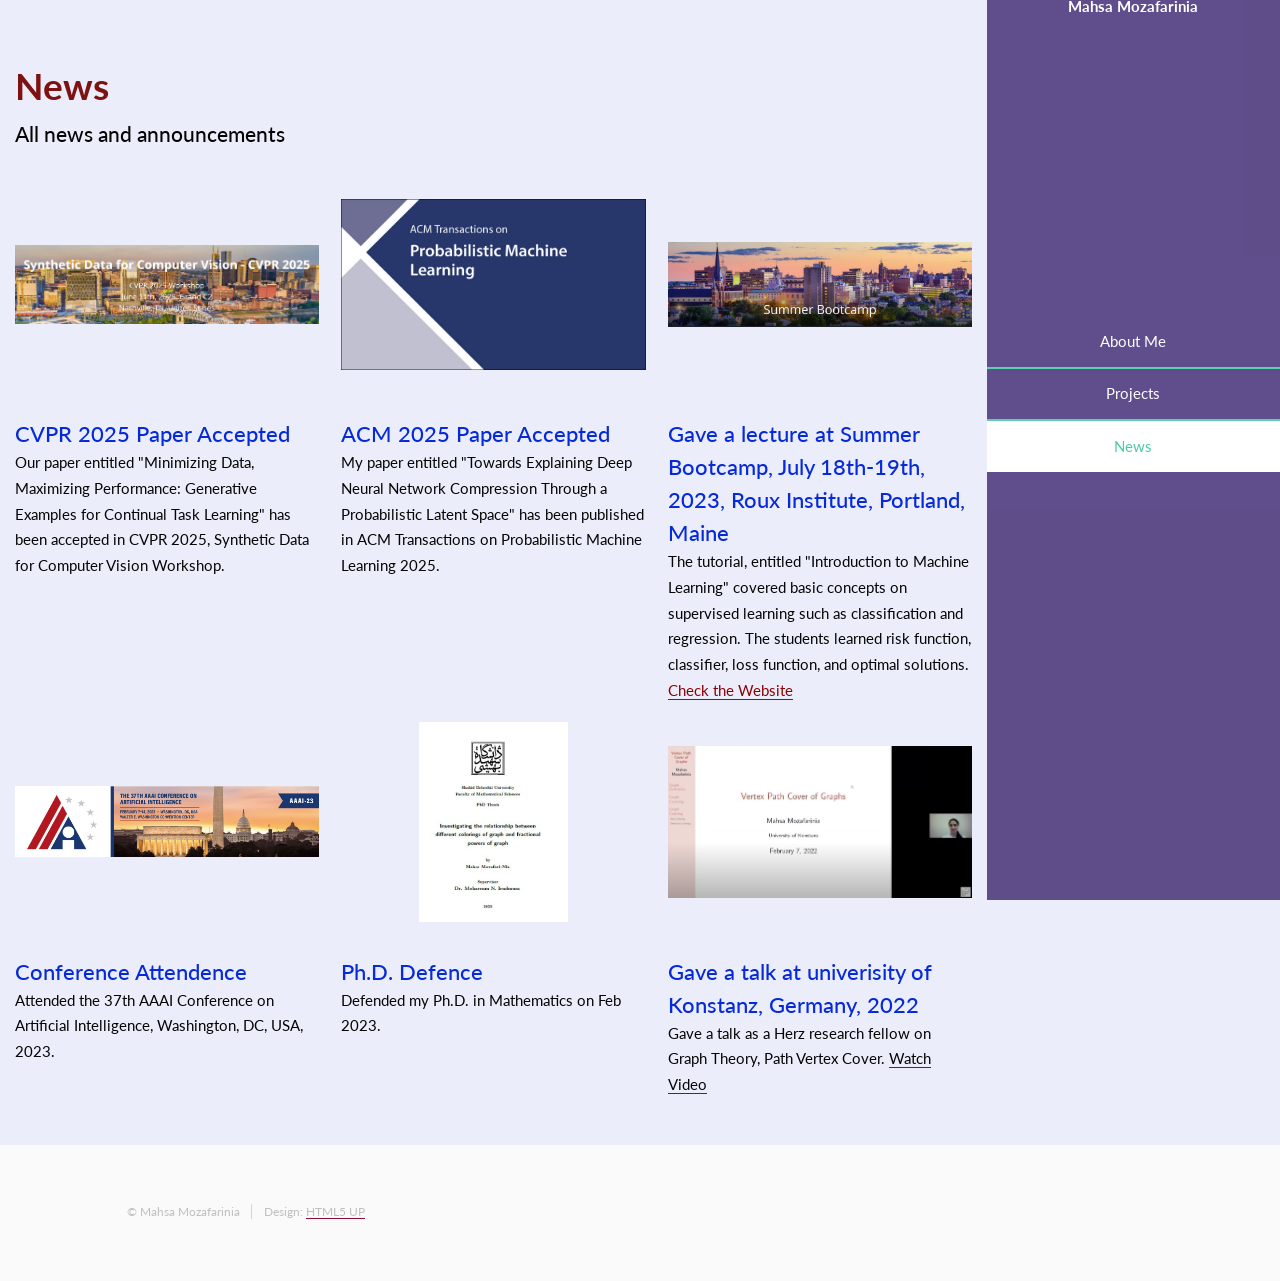
==== news.html @ e431c6d7 "index" ====
<!DOCTYPE HTML>
<html>
<head>
  <!-- <title>News - Mahsa Mozafarinia</title> -->
  <meta charset="utf-8" />
  <meta name="viewport" content="width=device-width, initial-scale=1" />
  <link rel="stylesheet" href="assets/css/main.css" />
</head>



<script>
  function openModal(id) {
    document.getElementById(id).style.display = "block";
  }

  function closeModal(id) {
    document.getElementById(id).style.display = "none";
    // stop the video when modal is closed
    const iframe = document.querySelector(`#${id} iframe`);
    if (iframe) {
      iframe.src = iframe.src; // reset the src to stop playback
    }
  }

  window.onclick = function(event) {
    const modals = document.getElementsByClassName("modal");
    for (let modal of modals) {
      if (event.target == modal) {
        modal.style.display = "none";
        const iframe = modal.querySelector("iframe");
        if (iframe) {
          iframe.src = iframe.src;
        }
      }
    }
  }
</script>


<body>
  <section id="header">
    <h1><a href="index.html">Mahsa Mozafarinia</a></h1>
    <nav id="nav">
      <ul>
        <li><a href="index.html#AboutMe">About Me</a></li>
        <li><a href="projects.html">Projects</a></li>
        <!-- <li><a href="index.html#Education">Education</a></li> -->
        <!-- <li><a href="index.html#Expertise">Experties</a></li> -->
        <li><a href="news.html" class="active">News</a></li>
        <!-- <li><a href="index.html#Contact">Contact</a></li> -->
        
      </ul>
    </nav>
  </section>

  <div id="wrapper">
    <!-- Main -->
    <div id="main">
      <section id="main">
        <div class="container">
          <header class="major">
            <h2>News</h2>
            <p>All news and announcements</p>
          </header>

          <div class="row">
            
            <div class="col-4 col-12-medium">
              <span class="image fit news-image"><img src="images/CVPR_workshop.jpg"  style="cursor: pointer;" onclick="openImageModal(this.src)" /></span>
              <h3>CVPR 2025 Paper Accepted</h3>
              <p> Our paper entitled "Minimizing Data, Maximizing Performance: 
                  Generative Examples for Continual Task Learning" has been 
                  accepted in CVPR 2025, Synthetic Data for Computer Vision Workshop.</p>
            </div>

            <div class="col-4 col-12-medium">
              <span class="image fit news-image"><img src="images/ACM.jpg" style="cursor: pointer;" onclick="openImageModal(this.src)"/></span>
              <h3>ACM 2025 Paper Accepted </h3>
              <p>My paper entitled "Towards Explaining Deep Neural Network 
                Compression Through a Probabilistic Latent Space" has been
                published in ACM Transactions on Probabilistic Machine Learning 2025.</p>
            </div>

            <div class="col-4 col-12-medium">
              <span class="image fit news-image"><img src="images/Deeplearning_summer_bootcamp.jpg" style="cursor: pointer;" onclick="openImageModal(this.src)"/></span>
              <h3>Gave a lecture at Summer Bootcamp,
                  July 18th-19th, 2023, Roux Institute, Portland, Maine
              </h3>
              <p>The tutorial, entitled "Introduction to Machine Learning" covered basic 
                 concepts on supervised learning such as classification and regression. 
                 The students learned risk function, classifier, loss function, and optimal solutions. 
                <a href="https://umaine.edu/ai-bootcamps/event_details/" target="_blank" style="color: #8B0000;"> Check the Website</a>                
              </p>
            </div>
            
          </div>  <!--class row -->

          <!-- _______________________Next Row_____________________________ -->
          <div class="row">

            <div class="col-4 col-12-medium">
              <span class="image fit news-image"><img src="images/AAAI Conference.jpg" style="cursor: pointer;" onclick="openImageModal(this.src)"/></span>
              <h3>Conference Attendence</h3>
              <p>Attended the 37th AAAI Conference on Artificial Intelligence, Washington, DC, USA, 2023.</p>
            </div>

            <div class="col-4 col-12-medium">
              <span class="image fit news-image"><img src="images/Ph.D. Defence.jpg" style="cursor: pointer;" onclick="openImageModal(this.src)"/></span>
              <h3>Ph.D. Defence</h3>
              <p> Defended my Ph.D. in Mathematics on Feb 2023.</p>
            </div>

             <div class="col-4 col-12-medium">
              <span class="image fit news-image"><img src="images/Herz_fellow_presentation.jpg" style="cursor: pointer;" onclick="openImageModal(this.src)" /></span>
              <h3>Gave a talk at univerisity of Konstanz, Germany, 2022</h3>
              <p>Gave a talk as a Herz research fellow on Graph Theory, Path Vertex Cover.
              <a href="#" onclick="openModal('modalYouTube')">Watch Video</a>
              </p>
            </div>
           </div>  <!--class row -->
           <!-- _______________________Next Row_____________________________ -->

         </div> <!--Container -->
      </section>  <!--section -->
    </div>  <!-- main -->
 </div>   <!-- wrapper -->

 
  <section id="footer">
    <div class="container">
      <ul class="copyright">
        <li>&copy; Mahsa Mozafarinia</li><li>Design: <a href="http://html5up.net">HTML5 UP</a></li>
      </ul>
    </div>
  </section>


<!-- Modal -->
<div id="modalYouTube" class="modal">
  <div class="modal-content">
    <span class="close" onclick="closeModal('modalYouTube')">&times;</span>
    <h3>Presentation Video</h3>
    <div class="video-container">
      <iframe width="560" height="315" 
        src="https://www.youtube.com/embed/gyNivDmehVY" 
        frameborder="0" allow="accelerometer; autoplay; encrypted-media; gyroscope; picture-in-picture" 
        allowfullscreen>
      </iframe>
    </div>
  </div>
</div>

<!-- Image Modal -->
<div id="imageModal" class="modal">
  <span class="close" onclick="closeImageModal()">&times;</span>
  <img class="modal-content" id="modalImg">
</div>

<!-- /* news-images-zoom */ -->
<script>
  function openImageModal(src) {
    const modal = document.getElementById("imageModal");
    const modalImg = document.getElementById("modalImg");
    modal.style.display = "block";
    modalImg.src = src;
  }

  function closeImageModal() {
    document.getElementById("imageModal").style.display = "none";
  }

  // Optional: click outside the image to close
  window.onclick = function(event) {
    const modal = document.getElementById("imageModal");
    if (event.target == modal) {
      modal.style.display = "none";
    }
  }
</script>
<!-- /* news-images-zoom */ -->

</body>
</html>
---- assets/css/main.css ----
@import url("fontawesome-all.min.css");
@import url("https://fonts.googleapis.com/css?family=Lato:400,400italic,700,700italic|Source+Code+Pro:400");

/*
	Read Only by HTML5 UP
	html5up.net | @ajlkn
	Free for personal and commercial use under the CCA 3.0 license (html5up.net/license)
*/

/* Use / Style Purpose	Color Name (Friendly)	Hex Code	RGB
Primary Accent / Buttons	Vibrant Red	#F7374F	rgb(247, 55, 79)
Section Titles / Borders	Deep Plum	#88304E	rgb(136, 48, 78)
Headers / Background Accent	Eggplant Purple	#522546	rgb(82, 37, 70)
Text / Body Font	Rich Dark Gray	#2C2C2C	rgb(44, 44, 44) */

html, body, div, span, applet, object,
iframe, h1, h2, h3, h4, h5, h6, p, blockquote,
pre, a, abbr, acronym, address, big, cite,
code, del, dfn, em, img, ins, kbd, q, s, samp,
small, strike, strong, sub, sup, tt, var, b,
u, i, center, dl, dt, dd, ol, ul, li, fieldset,
form, label, legend, table, caption, tbody,
tfoot, thead, tr, th, td, article, aside,
canvas, details, embed, figure, figcaption,
footer, header, hgroup, menu, nav, output, ruby,
section, summary, time, mark, audio, video {
	margin: 0;
	padding: 0;
	border: 0;
	font-size: 100%;
	font: inherit;
	vertical-align: baseline;}

article, aside, details, figcaption, figure,
footer, header, hgroup, menu, nav, section {
	display: block;}

body {
	line-height: 1;
}

ol, ul {
	list-style: none;
}

blockquote, q {
	quotes: none;
}

	blockquote:before, blockquote:after, q:before, q:after {
		content: '';
		content: none;
	}

table {
	border-collapse: collapse;
	border-spacing: 0;
}

body {
	-webkit-text-size-adjust: none;
}

mark {
	background-color: transparent;
	color: inherit;
}

input::-moz-focus-inner {
	border: 0;
	padding: 0;
}

input, select, textarea {
	-moz-appearance: none;
	-webkit-appearance: none;
	-ms-appearance: none;
	appearance: none;
}

/* Basic */

	html {
		box-sizing: border-box;
	}

	*, *:before, *:after {
		box-sizing: inherit;
	}

	body {
		background: #e0e6f5;
	}

		body.is-preload *, body.is-preload *:before, body.is-preload *:after {
			-moz-animation: none !important;
			-webkit-animation: none !important;
			-ms-animation: none !important;
			animation: none !important;
			-moz-transition: none !important;
			-webkit-transition: none !important;
			-ms-transition: none !important;
			transition: none !important;
		}

	body, input, select, textarea {    /*sidebar*/
		color: #050505;
		font-family: "Lato", sans-serif;
		font-size: 16pt;
		font-weight: 400;
		line-height: 1.75em;
	}

	a {
		-moz-transition: color 0.2s ease-in-out, border-color 0.2s ease-in-out;
		-webkit-transition: color 0.2s ease-in-out, border-color 0.2s ease-in-out;
		-ms-transition: color 0.2s ease-in-out, border-color 0.2s ease-in-out;
		transition: color 0.2s ease-in-out, border-color 0.2s ease-in-out;
		border-bottom: solid 1px #91093b;
		color: inherit;
		text-decoration: none;
	}

		a:hover {
			border-bottom-color: transparent;
			color: #3a1e5ad9 !important;  
		}

	strong, b {
		color: #0533b1;
		font-weight: 700;
	}

	em, i {
		font-style: italic;
	}

	p {
		margin: 0 0 1.25em 0;
	}

	h1, h2, h5, h6 {
		color: #88304E;
		font-weight: 700;
		line-height: 1em;
		margin: 0 0 0.5625em 0;    /* top-right-bottom-left*/
	}
	h3 {
		color: rgb(6, 41, 218); /* or any other color you want */
		font-weight: 500;
	  }

	h4 {
	color: #88304E; /* or any other color you want */
	font-weight: 700;
	}

		h1 a, h2 a, h3 a, h4 a, h5 a, h6 a {
			border: 0;
			color: inherit;
			text-decoration: none;
			margin-right: 0 em; 
		}

	h2 {   /* for Contact me*/
		font-size: 1.6em;
		line-height: 1.5em;
	}

	h3 {
		font-size: 1.5em;    /* like Generative Sample */
		line-height: 1.5em;  /* line spaces */
	}

	h4 {
		font-size: 1.25em;
		line-height: 1.5em;
	}

	h5 {
		font-size: 0.9em;
		line-height: 1.5em;
	}

	h6 {
		font-size: 0.7em;
		line-height: 1.5em;
	}

	sub {
		font-size: 0.8em;
		position: relative;
		top: 0.5em;
	}

	sup {
		font-size: 0.8em;
		position: relative;
		top: -0.5em;
	}

	hr {
		border: 0;
		border-bottom: solid 2px #dae0fb;
		margin: 2.25em 0;
	}

		hr.major {
			margin: 3.375em 0;
		}

	blockquote {
		border-left: solid 8px #e4e4e4;
		font-style: italic;
		margin: 0 0 2.25em 0;
		padding: 0.5em 0 0.5em 2em;
	}

	/* code {
		background: #555;
		border-radius: 5px;
		color: #fff;
		font-family: "Source Code Pro", monospace;
		font-size: 0.9em;
		margin: 0 0.25em;
		padding: 0.25em 0.65em;
	} */

	pre {
		font-family: "Source Code Pro", monospace;
		font-size: 0.9em;
		margin: 0 0 2.25em 0;
	}

		pre code {
			-webkit-overflow-scrolling: touch;
			display: block;
			line-height: 1.5em;
			overflow-x: auto;
			padding: 1em 1.5em;
		}

	.align-left {
		text-align: left;
	}

	.align-center {
		text-align: center;
	}

	.align-right {
		text-align: right;
	}

/* Row */

	.row {
		display: flex;
		flex-wrap: wrap;
		box-sizing: border-box;
		align-items: stretch;
	}

		.row > * {
			box-sizing: border-box;
		}

		.row.gtr-uniform > * > :last-child {
			margin-bottom: 0;
		}

		.row.aln-left {
			justify-content: flex-start;
		}

		.row.aln-center {
			justify-content: center;
		}

		.row.aln-right {
			justify-content: flex-end;
		}

		.row.aln-top {
			align-items: flex-start;
		}

		.row.aln-middle {
			align-items: center;
		}

		.row.aln-bottom {
			align-items: flex-end;
		}

		.row > .imp {
			order: -1;
		}

		.row > .col-1 {
			width: 8.33333%;
		}

		.row > .off-1 {
			margin-left: 8.33333%;
		}

		.row > .col-2 {
			width: 16.66667%;
		}

		.row > .off-2 {
			margin-left: 16.66667%;
		}

		.row > .col-3 {
			width: 25%;
		}

		.row > .off-3 {
			margin-left: 25%;
		}

		.row > .col-4 {
			width: 33.33333%;
		}

		.row > .off-4 {
			margin-left: 33.33333%;
		}

		.row > .col-5 {
			width: 41.66667%;
		}

		.row > .off-5 {
			margin-left: 41.66667%;
		}

		.row > .col-6 {
			width: 50%;
		}

		.row > .off-6 {
			margin-left: 50%;
		}

		.row > .col-7 {
			width: 58.33333%;
		}

		.row > .off-7 {
			margin-left: 58.33333%;
		}

		.row > .col-8 {
			width: 66.66667%;
		}

		.row > .off-8 {
			margin-left: 66.66667%;
		}

		.row > .col-9 {
			width: 75%;
		}

		.row > .off-9 {
			margin-left: 75%;
		}

		.row > .col-10 {
			width: 83.33333%;
		}

		.row > .off-10 {
			margin-left: 83.33333%;
		}

		.row > .col-11 {
			width: 91.66667%;
		}

		.row > .off-11 {
			margin-left: 91.66667%;
		}

		.row > .col-12 {
			width: 100%;
		}

		.row > .off-12 {
			margin-left: 100%;
		}

		.row.gtr-0 {
			margin-top: 0;
			margin-left: 0em;
		}

			.row.gtr-0 > * {
				padding: 0 0 0 0em;
			}

			.row.gtr-0.gtr-uniform {
				margin-top: 0em;
			}

				.row.gtr-0.gtr-uniform > * {
					padding-top: 0em;
				}

		.row.gtr-25 {
			margin-top: 0;
			margin-left: -0.5em;
		}

			.row.gtr-25 > * {
				padding: 0 0 0 0.5em;
			}

			.row.gtr-25.gtr-uniform {
				margin-top: -0.5em;
			}

				.row.gtr-25.gtr-uniform > * {
					padding-top: 0.5em;
				}

		.row.gtr-50 {
			margin-top: 0;
			margin-left: -1em;
		}

			.row.gtr-50 > * {
				padding: 0 0 0 1em;
			}

			.row.gtr-50.gtr-uniform {
				margin-top: -1em;
			}

				.row.gtr-50.gtr-uniform > * {
					padding-top: 1em;
				}

		.row {
			margin-top: 0;
			margin-left: -2em;
		}

			.row > * {
				padding: 0 0 0 2em;
			}

			.row.gtr-uniform {
				margin-top: -2em;
			}

				.row.gtr-uniform > * {
					padding-top: 2em;
				}

		.row.gtr-150 {
			margin-top: 0;
			margin-left: -3em;
		}

			.row.gtr-150 > * {
				padding: 0 0 0 3em;
			}

			.row.gtr-150.gtr-uniform {
				margin-top: -3em;
			}

				.row.gtr-150.gtr-uniform > * {
					padding-top: 3em;
				}

		.row.gtr-200 {
			margin-top: 0;
			margin-left: -4em;
		}

			.row.gtr-200 > * {
				padding: 0 0 0 4em;
			}

			.row.gtr-200.gtr-uniform {
				margin-top: -4em;
			}

				.row.gtr-200.gtr-uniform > * {
					padding-top: 4em;
				}

		@media screen and (max-width: 1680px) {

			.row {
				display: flex;
				flex-wrap: wrap;
				box-sizing: border-box;
				align-items: stretch;
			}

				.row > * {
					box-sizing: border-box;
				}

				.row.gtr-uniform > * > :last-child {
					margin-bottom: 0;
				}

				.row.aln-left {
					justify-content: flex-start;
				}

				.row.aln-center {
					justify-content: center;
				}

				.row.aln-right {
					justify-content: flex-end;
				}

				.row.aln-top {
					align-items: flex-start;
				}

				.row.aln-middle {
					align-items: center;
				}

				.row.aln-bottom {
					align-items: flex-end;
				}

				.row > .imp-xlarge {
					order: -1;
				}

				.row > .col-1-xlarge {
					width: 8.33333%;
				}

				.row > .off-1-xlarge {
					margin-left: 8.33333%;
				}

				.row > .col-2-xlarge {
					width: 16.66667%;
				}

				.row > .off-2-xlarge {
					margin-left: 16.66667%;
				}

				.row > .col-3-xlarge {
					width: 25%;
				}

				.row > .off-3-xlarge {
					margin-left: 25%;
				}

				.row > .col-4-xlarge {
					width: 33.33333%;
				}

				.row > .off-4-xlarge {
					margin-left: 33.33333%;
				}

				.row > .col-5-xlarge {
					width: 41.66667%;
				}

				.row > .off-5-xlarge {
					margin-left: 41.66667%;
				}

				.row > .col-6-xlarge {
					width: 50%;
				}

				.row > .off-6-xlarge {
					margin-left: 50%;
				}

				.row > .col-7-xlarge {
					width: 58.33333%;
				}

				.row > .off-7-xlarge {
					margin-left: 58.33333%;
				}

				.row > .col-8-xlarge {
					width: 66.66667%;
				}

				.row > .off-8-xlarge {
					margin-left: 66.66667%;
				}

				.row > .col-9-xlarge {
					width: 75%;
				}

				.row > .off-9-xlarge {
					margin-left: 75%;
				}

				.row > .col-10-xlarge {
					width: 83.33333%;
				}

				.row > .off-10-xlarge {
					margin-left: 83.33333%;
				}

				.row > .col-11-xlarge {
					width: 91.66667%;
				}

				.row > .off-11-xlarge {
					margin-left: 91.66667%;
				}

				.row > .col-12-xlarge {
					width: 100%;
				}

				.row > .off-12-xlarge {
					margin-left: 100%;
				}

				.row.gtr-0 {
					margin-top: 0;
					margin-left: 0em;
				}

					.row.gtr-0 > * {
						padding: 0 0 0 0em;
					}

					.row.gtr-0.gtr-uniform {
						margin-top: 0em;
					}

						.row.gtr-0.gtr-uniform > * {
							padding-top: 0em;
						}

				.row.gtr-25 {
					margin-top: 0;
					margin-left: -0.5em;
				}

					.row.gtr-25 > * {
						padding: 0 0 0 0.5em;
					}

					.row.gtr-25.gtr-uniform {
						margin-top: -0.5em;
					}

						.row.gtr-25.gtr-uniform > * {
							padding-top: 0.5em;
						}

				.row.gtr-50 {
					margin-top: 0;
					margin-left: -1em;
				}

					.row.gtr-50 > * {
						padding: 0 0 0 1em;
					}

					.row.gtr-50.gtr-uniform {
						margin-top: -1em;
					}

						.row.gtr-50.gtr-uniform > * {
							padding-top: 1em;
						}

				.row {
					margin-top: 0;
					margin-left: -2em;
				}

					.row > * {
						padding: 0 0 0 2em;
					}

					.row.gtr-uniform {
						margin-top: -2em;
					}

						.row.gtr-uniform > * {
							padding-top: 2em;
						}

				.row.gtr-150 {
					margin-top: 0;
					margin-left: -3em;
				}

					.row.gtr-150 > * {
						padding: 0 0 0 3em;
					}

					.row.gtr-150.gtr-uniform {
						margin-top: -3em;
					}

						.row.gtr-150.gtr-uniform > * {
							padding-top: 3em;
						}

				.row.gtr-200 {
					margin-top: 0;
					margin-left: -4em;
				}

					.row.gtr-200 > * {
						padding: 0 0 0 4em;
					}

					.row.gtr-200.gtr-uniform {
						margin-top: -4em;
					}

						.row.gtr-200.gtr-uniform > * {
							padding-top: 4em;
						}

		}

		@media screen and (max-width: 1280px) {

			.row {
				display: flex;
				flex-wrap: wrap;
				box-sizing: border-box;
				align-items: stretch;
			}

				.row > * {
					box-sizing: border-box;
				}

				.row.gtr-uniform > * > :last-child {
					margin-bottom: 0;
				}

				.row.aln-left {
					justify-content: flex-start;
				}

				.row.aln-center {
					justify-content: center;
				}

				.row.aln-right {
					justify-content: flex-end;
				}

				.row.aln-top {
					align-items: flex-start;
				}

				.row.aln-middle {
					align-items: center;
				}

				.row.aln-bottom {
					align-items: flex-end;
				}

				.row > .imp-large {
					order: -1;
				}

				.row > .col-1-large {
					width: 8.33333%;
				}

				.row > .off-1-large {
					margin-left: 8.33333%;
				}

				.row > .col-2-large {
					width: 16.66667%;
				}

				.row > .off-2-large {
					margin-left: 16.66667%;
				}

				.row > .col-3-large {
					width: 25%;
				}

				.row > .off-3-large {
					margin-left: 25%;
				}

				.row > .col-4-large {
					width: 33.33333%;
				}

				.row > .off-4-large {
					margin-left: 33.33333%;
				}

				.row > .col-5-large {
					width: 41.66667%;
				}

				.row > .off-5-large {
					margin-left: 41.66667%;
				}

				.row > .col-6-large {
					width: 50%;
				}

				.row > .off-6-large {
					margin-left: 50%;
				}

				.row > .col-7-large {
					width: 58.33333%;
				}

				.row > .off-7-large {
					margin-left: 58.33333%;
				}

				.row > .col-8-large {
					width: 66.66667%;
				}

				.row > .off-8-large {
					margin-left: 66.66667%;
				}

				.row > .col-9-large {
					width: 75%;
				}

				.row > .off-9-large {
					margin-left: 75%;
				}

				.row > .col-10-large {
					width: 83.33333%;
				}

				.row > .off-10-large {
					margin-left: 83.33333%;
				}

				.row > .col-11-large {
					width: 91.66667%;
				}

				.row > .off-11-large {
					margin-left: 91.66667%;
				}

				.row > .col-12-large {
					width: 100%;
				}

				.row > .off-12-large {
					margin-left: 100%;
				}

				.row.gtr-0 {
					margin-top: 0;
					margin-left: 0em;
				}

					.row.gtr-0 > * {
						padding: 0 0 0 0em;
					}

					.row.gtr-0.gtr-uniform {
						margin-top: 0em;
					}

						.row.gtr-0.gtr-uniform > * {
							padding-top: 0em;
						}

				.row.gtr-25 {
					margin-top: 0;
					margin-left: -0.375em;
				}

					.row.gtr-25 > * {
						padding: 0 0 0 0.375em;
					}

					.row.gtr-25.gtr-uniform {
						margin-top: -0.375em;
					}

						.row.gtr-25.gtr-uniform > * {
							padding-top: 0.375em;
						}

				.row.gtr-50 {
					margin-top: 0;
					margin-left: -0.75em;
				}

					.row.gtr-50 > * {
						padding: 0 0 0 0.75em;
					}

					.row.gtr-50.gtr-uniform {
						margin-top: -0.75em;
					}

						.row.gtr-50.gtr-uniform > * {
							padding-top: 0.75em;
						}

				.row {
					margin-top: 0;
					margin-left: -1.5em;
				}

					.row > * {
						padding: 0 0 0 1.5em;
					}

					.row.gtr-uniform {
						margin-top: -1.5em;
					}

						.row.gtr-uniform > * {
							padding-top: 1.5em;
						}

				.row.gtr-150 {
					margin-top: 0;
					margin-left: -2.25em;
				}

					.row.gtr-150 > * {
						padding: 0 0 0 2.25em;
					}

					.row.gtr-150.gtr-uniform {
						margin-top: -2.25em;
					}

						.row.gtr-150.gtr-uniform > * {
							padding-top: 2.25em;
						}

				.row.gtr-200 {
					margin-top: 0;
					margin-left: -3em;
				}

					.row.gtr-200 > * {
						padding: 0 0 0 3em;
					}

					.row.gtr-200.gtr-uniform {
						margin-top: -3em;
					}

						.row.gtr-200.gtr-uniform > * {
							padding-top: 3em;
						}

		}

		@media screen and (max-width: 1024px) {

			.row {
				display: flex;
				flex-wrap: wrap;
				box-sizing: border-box;
				align-items: stretch;
			}

				.row > * {
					box-sizing: border-box;
				}

				.row.gtr-uniform > * > :last-child {
					margin-bottom: 0;
				}

				.row.aln-left {
					justify-content: flex-start;
				}

				.row.aln-center {
					justify-content: center;
				}

				.row.aln-right {
					justify-content: flex-end;
				}

				.row.aln-top {
					align-items: flex-start;
				}

				.row.aln-middle {
					align-items: center;
				}

				.row.aln-bottom {
					align-items: flex-end;
				}

				.row > .imp-medium {
					order: -1;
				}

				.row > .col-1-medium {
					width: 8.33333%;
				}

				.row > .off-1-medium {
					margin-left: 8.33333%;
				}

				.row > .col-2-medium {
					width: 16.66667%;
				}

				.row > .off-2-medium {
					margin-left: 16.66667%;
				}

				.row > .col-3-medium {
					width: 25%;
				}

				.row > .off-3-medium {
					margin-left: 25%;
				}

				.row > .col-4-medium {
					width: 33.33333%;
				}

				.row > .off-4-medium {
					margin-left: 33.33333%;
				}

				.row > .col-5-medium {
					width: 41.66667%;
				}

				.row > .off-5-medium {
					margin-left: 41.66667%;
				}

				.row > .col-6-medium {
					width: 50%;
				}

				.row > .off-6-medium {
					margin-left: 50%;
				}

				.row > .col-7-medium {
					width: 58.33333%;
				}

				.row > .off-7-medium {
					margin-left: 58.33333%;
				}

				.row > .col-8-medium {
					width: 66.66667%;
				}

				.row > .off-8-medium {
					margin-left: 66.66667%;
				}

				.row > .col-9-medium {
					width: 75%;
				}

				.row > .off-9-medium {
					margin-left: 75%;
				}

				.row > .col-10-medium {
					width: 83.33333%;
				}

				.row > .off-10-medium {
					margin-left: 83.33333%;
				}

				.row > .col-11-medium {
					width: 91.66667%;
				}

				.row > .off-11-medium {
					margin-left: 91.66667%;
				}

				.row > .col-12-medium {
					width: 100%;
				}

				.row > .off-12-medium {
					margin-left: 100%;
				}

				.row.gtr-0 {
					margin-top: 0;
					margin-left: 0em;
				}

					.row.gtr-0 > * {
						padding: 0 0 0 0em;
					}

					.row.gtr-0.gtr-uniform {
						margin-top: 0em;
					}

						.row.gtr-0.gtr-uniform > * {
							padding-top: 0em;
						}

				.row.gtr-25 {
					margin-top: 0;
					margin-left: -0.375em;
				}

					.row.gtr-25 > * {
						padding: 0 0 0 0.375em;
					}

					.row.gtr-25.gtr-uniform {
						margin-top: -0.375em;
					}

						.row.gtr-25.gtr-uniform > * {
							padding-top: 0.375em;
						}

				.row.gtr-50 {
					margin-top: 0;
					margin-left: -0.75em;
				}

					.row.gtr-50 > * {
						padding: 0 0 0 0.75em;
					}

					.row.gtr-50.gtr-uniform {
						margin-top: -0.75em;
					}

						.row.gtr-50.gtr-uniform > * {
							padding-top: 0.75em;
						}

				.row {
					margin-top: 0;
					margin-left: -1.5em;
				}

					.row > * {
						padding: 0 0 0 1.5em;
					}

					.row.gtr-uniform {
						margin-top: -1.5em;
					}

						.row.gtr-uniform > * {
							padding-top: 1.5em;
						}

				.row.gtr-150 {
					margin-top: 0;
					margin-left: -2.25em;
				}

					.row.gtr-150 > * {
						padding: 0 0 0 2.25em;
					}

					.row.gtr-150.gtr-uniform {
						margin-top: -2.25em;
					}

						.row.gtr-150.gtr-uniform > * {
							padding-top: 2.25em;
						}

				.row.gtr-200 {
					margin-top: 0;
					margin-left: -3em;
				}

					.row.gtr-200 > * {
						padding: 0 0 0 3em;
					}

					.row.gtr-200.gtr-uniform {
						margin-top: -3em;
					}

						.row.gtr-200.gtr-uniform > * {
							padding-top: 3em;
						}

		}

		@media screen and (max-width: 736px) {

			.row {
				display: flex;
				flex-wrap: wrap;
				box-sizing: border-box;
				align-items: stretch;
			}

				.row > * {
					box-sizing: border-box;
				}

				.row.gtr-uniform > * > :last-child {
					margin-bottom: 0;
				}

				.row.aln-left {
					justify-content: flex-start;
				}

				.row.aln-center {
					justify-content: center;
				}

				.row.aln-right {
					justify-content: flex-end;
				}

				.row.aln-top {
					align-items: flex-start;
				}

				.row.aln-middle {
					align-items: center;
				}

				.row.aln-bottom {
					align-items: flex-end;
				}

				.row > .imp-small {
					order: -1;
				}

				.row > .col-1-small {
					width: 8.33333%;
				}

				.row > .off-1-small {
					margin-left: 8.33333%;
				}

				.row > .col-2-small {
					width: 16.66667%;
				}

				.row > .off-2-small {
					margin-left: 16.66667%;
				}

				.row > .col-3-small {
					width: 25%;
				}

				.row > .off-3-small {
					margin-left: 25%;
				}

				.row > .col-4-small {
					width: 33.33333%;
				}

				.row > .off-4-small {
					margin-left: 33.33333%;
				}

				.row > .col-5-small {
					width: 41.66667%;
				}

				.row > .off-5-small {
					margin-left: 41.66667%;
				}

				.row > .col-6-small {
					width: 50%;
				}

				.row > .off-6-small {
					margin-left: 50%;
				}

				.row > .col-7-small {
					width: 58.33333%;
				}

				.row > .off-7-small {
					margin-left: 58.33333%;
				}

				.row > .col-8-small {
					width: 66.66667%;
				}

				.row > .off-8-small {
					margin-left: 66.66667%;
				}

				.row > .col-9-small {
					width: 75%;
				}

				.row > .off-9-small {
					margin-left: 75%;
				}

				.row > .col-10-small {
					width: 83.33333%;
				}

				.row > .off-10-small {
					margin-left: 83.33333%;
				}

				.row > .col-11-small {
					width: 91.66667%;
				}

				.row > .off-11-small {
					margin-left: 91.66667%;
				}

				.row > .col-12-small {
					width: 100%;
				}

				.row > .off-12-small {
					margin-left: 100%;
				}

				.row.gtr-0 {
					margin-top: 0;
					margin-left: 0em;
				}

					.row.gtr-0 > * {
						padding: 0 0 0 0em;
					}

					.row.gtr-0.gtr-uniform {
						margin-top: 0em;
					}

						.row.gtr-0.gtr-uniform > * {
							padding-top: 0em;
						}

				.row.gtr-25 {
					margin-top: 0;
					margin-left: -0.3125em;
				}

					.row.gtr-25 > * {
						padding: 0 0 0 0.3125em;
					}

					.row.gtr-25.gtr-uniform {
						margin-top: -0.3125em;
					}

						.row.gtr-25.gtr-uniform > * {
							padding-top: 0.3125em;
						}

				.row.gtr-50 {
					margin-top: 0;
					margin-left: -0.625em;
				}

					.row.gtr-50 > * {
						padding: 0 0 0 0.625em;
					}

					.row.gtr-50.gtr-uniform {
						margin-top: -0.625em;
					}

						.row.gtr-50.gtr-uniform > * {
							padding-top: 0.625em;
						}

				.row {
					margin-top: 0;
					margin-left: -1.25em;
				}

					.row > * {
						padding: 0 0 0 1.25em;
					}

					.row.gtr-uniform {
						margin-top: -1.25em;
					}

						.row.gtr-uniform > * {
							padding-top: 1.25em;
						}

				.row.gtr-150 {
					margin-top: 0;
					margin-left: -1.875em;
				}

					.row.gtr-150 > * {
						padding: 0 0 0 1.875em;
					}

					.row.gtr-150.gtr-uniform {
						margin-top: -1.875em;
					}

						.row.gtr-150.gtr-uniform > * {
							padding-top: 1.875em;
						}

				.row.gtr-200 {
					margin-top: 0;
					margin-left: -2.5em;
				}

					.row.gtr-200 > * {
						padding: 0 0 0 2.5em;
					}

					.row.gtr-200.gtr-uniform {
						margin-top: -2.5em;
					}

						.row.gtr-200.gtr-uniform > * {
							padding-top: 2.5em;
						}

		}

		@media screen and (max-width: 480px) {

			.row {
				display: flex;
				flex-wrap: wrap;
				box-sizing: border-box;
				align-items: stretch;
			}

				.row > * {
					box-sizing: border-box;
				}

				.row.gtr-uniform > * > :last-child {
					margin-bottom: 0;
				}

				.row.aln-left {
					justify-content: flex-start;
				}

				.row.aln-center {
					justify-content: center;
				}

				.row.aln-right {
					justify-content: flex-end;
				}

				.row.aln-top {
					align-items: flex-start;
				}

				.row.aln-middle {
					align-items: center;
				}

				.row.aln-bottom {
					align-items: flex-end;
				}

				.row > .imp-xsmall {
					order: -1;
				}

				.row > .col-1-xsmall {
					width: 8.33333%;
				}

				.row > .off-1-xsmall {
					margin-left: 8.33333%;
				}

				.row > .col-2-xsmall {
					width: 16.66667%;
				}

				.row > .off-2-xsmall {
					margin-left: 16.66667%;
				}

				.row > .col-3-xsmall {
					width: 25%;
				}

				.row > .off-3-xsmall {
					margin-left: 25%;
				}

				.row > .col-4-xsmall {
					width: 33.33333%;
				}

				.row > .off-4-xsmall {
					margin-left: 33.33333%;
				}

				.row > .col-5-xsmall {
					width: 41.66667%;
				}

				.row > .off-5-xsmall {
					margin-left: 41.66667%;
				}

				.row > .col-6-xsmall {
					width: 50%;
				}

				.row > .off-6-xsmall {
					margin-left: 50%;
				}

				.row > .col-7-xsmall {
					width: 58.33333%;
				}

				.row > .off-7-xsmall {
					margin-left: 58.33333%;
				}

				.row > .col-8-xsmall {
					width: 66.66667%;
				}

				.row > .off-8-xsmall {
					margin-left: 66.66667%;
				}

				.row > .col-9-xsmall {
					width: 75%;
				}

				.row > .off-9-xsmall {
					margin-left: 75%;
				}

				.row > .col-10-xsmall {
					width: 83.33333%;
				}

				.row > .off-10-xsmall {
					margin-left: 83.33333%;
				}

				.row > .col-11-xsmall {
					width: 91.66667%;
				}

				.row > .off-11-xsmall {
					margin-left: 91.66667%;
				}

				.row > .col-12-xsmall {
					width: 100%;
				}

				.row > .off-12-xsmall {
					margin-left: 100%;
				}

				.row.gtr-0 {
					margin-top: 0;
					margin-left: 0em;
				}

					.row.gtr-0 > * {
						padding: 0 0 0 0em;
					}

					.row.gtr-0.gtr-uniform {
						margin-top: 0em;
					}

						.row.gtr-0.gtr-uniform > * {
							padding-top: 0em;
						}

				.row.gtr-25 {
					margin-top: 0;
					margin-left: -0.3125em;
				}

					.row.gtr-25 > * {
						padding: 0 0 0 0.3125em;
					}

					.row.gtr-25.gtr-uniform {
						margin-top: -0.3125em;
					}

						.row.gtr-25.gtr-uniform > * {
							padding-top: 0.3125em;
						}

				.row.gtr-50 {
					margin-top: 0;
					margin-left: -0.625em;
				}

					.row.gtr-50 > * {
						padding: 0 0 0 0.625em;
					}

					.row.gtr-50.gtr-uniform {
						margin-top: -0.625em;
					}

						.row.gtr-50.gtr-uniform > * {
							padding-top: 0.625em;
						}

				.row {
					margin-top: 0;
					margin-left: -1.25em;
				}

					.row > * {
						padding: 0 0 0 1.25em;
					}

					.row.gtr-uniform {
						margin-top: -1.25em;
					}

						.row.gtr-uniform > * {
							padding-top: 1.25em;
						}

				.row.gtr-150 {
					margin-top: 0;
					margin-left: -1.875em;
				}

					.row.gtr-150 > * {
						padding: 0 0 0 1.875em;
					}

					.row.gtr-150.gtr-uniform {
						margin-top: -1.875em;
					}

						.row.gtr-150.gtr-uniform > * {
							padding-top: 1.875em;
						}

				.row.gtr-200 {
					margin-top: 0;
					margin-left: -2.5em;
				}

					.row.gtr-200 > * {
						padding: 0 0 0 2.5em;
					}

					.row.gtr-200.gtr-uniform {
						margin-top: -2.5em;
					}

						.row.gtr-200.gtr-uniform > * {
							padding-top: 2.5em;
						}

		}

/* Container */

	.container {
		margin: 0 auto;
		max-width: calc(100% - 2em);
		width: 70em;
	}

		.container.xsmall {
			width: 11.25em;
		}

		.container.small {
			width: 22.5em;
		}

		.container.medium {
			width: 33.75em;
		}

		.container.large {
			width: 56.25em;
		}

		.container.xlarge {
			width: 67.5em;
		}

		.container.max {
			width: 100%;
		}

		@media screen and (max-width: 1024px) {

			.container {
				width: 100% !important;
			}

		}

		@media screen and (max-width: 480px) {

			.container {
				max-width: calc(100% - 3.375em);
			}

		}

/* Section/Article */

	section.special, article.special {
		text-align: center;
	}

	header p {
		color: #040404;
		position: relative;
		margin: 0 0 1.6875em 0;
	}

	header h2 + p {
		font-size: 1em;
		margin-top: -0.5em;
		line-height: 1.5em;
	}

	header h3 + p {
		font-size: 1em;
		margin-top: -0.35em;
		line-height: 1.5em;
	}

	header h4 + p,
	header h5 + p,
	header h6 + p {
		font-size: 1em;
		margin-top: -0.75em;
		line-height: 1.5em;
	}

	header.major h2 {   /*headers  like my expertise*/  
		color: #7c1212;  
		font-size: 2.5em;
	}
		header.major h2 + p {
			color:#040404;   /*#paragraph after header  like My Recent....*/
			/* font-size: 1.75em; */
			font-size: 1.4em;
			font-weight: 500;
			margin-top: -0.75em;
		}

	header.major h4 {
		color: #7c1212;  
		font-size: 2em;
	}

		header.major h4 + p {
			color:#040404;   /*#paragraph after header*/
			/* font-size: 1.75em; */
			font-size: 1em;
			font-weight: 500;
			margin-top: -0.75em;
		}

/* Form */

	form {
		margin: 0 0 2.25em 0;
	}

	label {
		color: 	#522546;
		display: block;
		font-size: 0.9em;
		font-weight: 700;
		margin: 0 0 1.125em 0;
	}

	input::-moz-focus-inner {
		border: 0;
		padding: 0;
	}

	input[type="text"],
	input[type="password"],
	input[type="email"],
	select,
	textarea {
		-moz-appearance: none;
		-webkit-appearance: none;
		-ms-appearance: none;
		appearance: none;
		border-radius: 5px;
		border: none;
		border: solid 2px #e4e4e4;
		color: inherit;
		display: block;
		outline: 0;
		padding: 0 1em;
		text-decoration: none;
		width: 100%;
	}

		input[type="text"]:invalid,
		input[type="password"]:invalid,
		input[type="email"]:invalid,
		select:invalid,
		textarea:invalid {
			box-shadow: none;
		}

		input[type="text"]:focus,
		input[type="password"]:focus,
		input[type="email"]:focus,
		select:focus,
		textarea:focus {
			border-color: #4acaa8;
		}

	select {
		background-image: url("data:image/svg+xml;charset=utf8,%3Csvg xmlns='http://www.w3.org/2000/svg' width='40' height='40' preserveAspectRatio='none' viewBox='0 0 40 40'%3E%3Cpath d='M9.4,12.3l10.4,10.4l10.4-10.4c0.2-0.2,0.5-0.4,0.9-0.4c0.3,0,0.6,0.1,0.9,0.4l3.3,3.3c0.2,0.2,0.4,0.5,0.4,0.9 c0,0.4-0.1,0.6-0.4,0.9L20.7,31.9c-0.2,0.2-0.5,0.4-0.9,0.4c-0.3,0-0.6-0.1-0.9-0.4L4.3,17.3c-0.2-0.2-0.4-0.5-0.4-0.9 c0-0.4,0.1-0.6,0.4-0.9l3.3-3.3c0.2-0.2,0.5-0.4,0.9-0.4S9.1,12.1,9.4,12.3z' fill='%23e4e4e4' /%3E%3C/svg%3E");
		background-size: 1.25em;
		background-repeat: no-repeat;
		background-position: calc(100% - 1em) center;
		height: 2.75em;
		padding-right: 2.75em;
		text-overflow: ellipsis;
	}

		select option {
			color: #777;
			background: #fff;
		}

		select:focus::-ms-value {
			background-color: transparent;
		}

		select::-ms-expand {
			display: none;
		}

	input[type="text"],
	input[type="password"],
	input[type="email"],
	select {
		height: 2.75em;
	}

	textarea {
		padding: 0.75em 1em;
	}

	input[type="checkbox"],
	input[type="radio"] {
		-moz-appearance: none;
		-webkit-appearance: none;
		-ms-appearance: none;
		appearance: none;
		display: block;
		float: left;
		margin-right: -2em;
		opacity: 0;
		width: 1em;
		z-index: -1;
	}

		input[type="checkbox"] + label,
		input[type="radio"] + label {
			text-decoration: none;
			color: #888;
			cursor: pointer;
			display: inline-block;
			font-size: 1em;
			font-weight: 400;
			padding-left: 2.4em;
			padding-right: 0.75em;
			position: relative;
		}

			input[type="checkbox"] + label:before,
			input[type="radio"] + label:before {
				-moz-osx-font-smoothing: grayscale;
				-webkit-font-smoothing: antialiased;
				display: inline-block;
				font-style: normal;
				font-variant: normal;
				text-rendering: auto;
				line-height: 1;
				text-transform: none !important;
				font-family: 'Font Awesome 5 Free';
				font-weight: 900;
			}

			input[type="checkbox"] + label:before,
			input[type="radio"] + label:before {
				background: #fafafa;
				border-radius: 5px;
				border: solid 2px #e4e4e4;
				content: '';
				display: inline-block;
				font-size: 0.8em;
				height: 2.0625em;
				left: 0;
				line-height: 2.0625em;
				position: absolute;
				text-align: center;
				top: 0;
				width: 2.0625em;
			}

		input[type="checkbox"]:checked + label:before,
		input[type="radio"]:checked + label:before {
			background: #989898;
			border-color: #989898;
			color: #ffffff;
			content: '\f00c';
		}

		input[type="checkbox"]:focus + label:before,
		input[type="radio"]:focus + label:before {
			border-color: #4acaa8;
		}

	input[type="checkbox"] + label:before {
		border-radius: 5px;
	}

	input[type="radio"] + label:before {
		border-radius: 100%;
	}

	::-webkit-input-placeholder {
		color: #aaa !important;
		font-style: italic;
		opacity: 1.0;
	}

	:-moz-placeholder {
		color: #aaa !important;
		font-style: italic;
		opacity: 1.0;
	}

	::-moz-placeholder {
		color: #aaa !important;
		font-style: italic;
		opacity: 1.0;
	}

	:-ms-input-placeholder {
		color: #aaa !important;
		font-style: italic;
		opacity: 1.0;
	}

/* Box */

	.box {
		border-radius: 5px;
		border: solid 2px #e4e4e4;
		margin-bottom: 2.25em;
		padding: 1.5em;
	}

		.box > :last-child,
		.box > :last-child > :last-child,
		.box > :last-child > :last-child > :last-child {
			margin-bottom: 0;
		}

		.box.alt {
			border: 0;
			border-radius: 0;
			padding: 0;
		}

/* Icon */

	.icon {
		text-decoration: none;
		border-bottom: none;
		position: relative;
	}

		.icon:before {
			-moz-osx-font-smoothing: grayscale;
			-webkit-font-smoothing: antialiased;
			display: inline-block;
			font-style: normal;
			font-variant: normal;
			text-rendering: auto;
			line-height: 1;
			text-transform: none !important;
			font-family: 'Font Awesome 5 Free';
			font-weight: 400;
		}

		.icon > .label {
			display: none;
		}

		.icon:before {
			line-height: inherit;
		}

		.icon.solid:before {
			font-weight: 900;
		}

		.icon.brands:before {
			font-family: 'Font Awesome 5 Brands';
		}

/* Image */

	.image {
		border-radius: 5px;
		border: 0;
		display: inline-block;
		position: relative;
	}

		.image[data-position] img {
			-moz-object-fit: cover;
			-webkit-object-fit: cover;
			-ms-object-fit: cover;
			object-fit: cover;
			display: block;
			position: absolute;
			top: 0;
			left: 0;
			width: 100%;
			height: 100%;
		}

		.image[data-position="top left"] img {
			-moz-object-position: top left;
			-webkit-object-position: top left;
			-ms-object-position: top left;
			object-position: top left;
		}

		.image[data-position="top"] img {
			-moz-object-position: top;
			-webkit-object-position: top;
			-ms-object-position: top;
			object-position: top;
		}

		.image[data-position="top right"] img {
			-moz-object-position: top right;
			-webkit-object-position: top right;
			-ms-object-position: top right;
			object-position: top right;
		}

		.image[data-position="right"] img {
			-moz-object-position: right;
			-webkit-object-position: right;
			-ms-object-position: right;
			object-position: right;
		}

		.image[data-position="bottom right"] img {
			-moz-object-position: bottom right;
			-webkit-object-position: bottom right;
			-ms-object-position: bottom right;
			object-position: bottom right;
		}

		.image[data-position="bottom"] img {
			-moz-object-position: bottom;
			-webkit-object-position: bottom;
			-ms-object-position: bottom;
			object-position: bottom;
		}

		.image[data-position="bottom left"] img {
			-moz-object-position: bottom left;
			-webkit-object-position: bottom left;
			-ms-object-position: bottom left;
			object-position: bottom left;
		}

		.image[data-position="left"] img {
			-moz-object-position: left;
			-webkit-object-position: left;
			-ms-object-position: left;
			object-position: left;
		}

		.image[data-position="center"] img {
			-moz-object-position: center;
			-webkit-object-position: center;
			-ms-object-position: center;
			object-position: center;
		}

		.image[data-position="25% 25%"] img {
			-moz-object-position: 25% 25%;
			-webkit-object-position: 25% 25%;
			-ms-object-position: 25% 25%;
			object-position: 25% 25%;
		}

		.image[data-position="75% 25%"] img {
			-moz-object-position: 75% 25%;
			-webkit-object-position: 75% 25%;
			-ms-object-position: 75% 25%;
			object-position: 75% 25%;
		}

		.image[data-position="75% 75%"] img {
			-moz-object-position: 75% 75%;
			-webkit-object-position: 75% 75%;
			-ms-object-position: 75% 75%;
			object-position: 75% 75%;
		}

		.image[data-position="25% 75%"] img {
			-moz-object-position: 25% 75%;
			-webkit-object-position: 25% 75%;
			-ms-object-position: 25% 75%;
			object-position: 25% 75%;
		}

		.image img {
			border-radius: 5px;
			display: block;
		}

		.image.left {
			float: left;
			margin: 0 2.5em 2em 0;
			top: 0.25em;
		}

		.image.right {
			float: right;
			margin: 0 0 2em 2.5em;
			top: 0.25em;
		}

		.image.fit {
			display: block;
			margin: 0 0 2.25em 0;
			width: 100%;
		}

			.image.fit img {
				display: block;
				width: 100%;
			}

		.image.avatar {
			border-radius: 100%;
			overflow: hidden;
		}

			.image.avatar img {
				border-radius: 100%;
				display: block;
				width: 100%;
			}

		.image.main {
			display: block;
			height: 20em;
			border-radius: 0;
		}

			.image.main img {
				border-radius: 0;
			}

/* List */

	ol {
		list-style: decimal;
		margin: 0 0 2.25em 0;
		padding-left: 1.25em;
	}

		ol li {
			padding-left: 0.25em;
		}

	ul {
		list-style: disc;
		margin: 0 0 2.25em 0;
		padding-left: 1em;
	}

		ul li {
			padding-left: 0.5em;
		}

		ul.alt {
			list-style: none;
			padding-left: 0;
		}

			ul.alt li {
				border-top: solid 2px #f4f4f4;
				padding: 0.5em 0;
			}

				ul.alt li:first-child {
					border-top: 0;
					padding-top: 0;
				}

	dl {
		margin: 0 0 2.25em 0;
	}

/* Actions */

	ul.actions {
		display: -moz-flex;
		display: -webkit-flex;
		display: -ms-flex;
		display: flex;
		cursor: default;
		list-style: none;
		margin-left: -1.125em;
		padding-left: 0;
	}

		ul.actions li {
			padding: 0 0 0 1.125em;
			vertical-align: middle;
		}

		ul.actions.special {
			-moz-justify-content: center;
			-webkit-justify-content: center;
			-ms-justify-content: center;
			justify-content: center;
			width: 100%;
			margin-left: 0;
		}

			ul.actions.special li:first-child {
				padding-left: 0;
			}

		ul.actions.stacked {
			-moz-flex-direction: column;
			-webkit-flex-direction: column;
			-ms-flex-direction: column;
			flex-direction: column;
			margin-left: 0;
		}

			ul.actions.stacked li {
				padding: 1.125em 0 0 0;
			}

				ul.actions.stacked li:first-child {
					padding-top: 0;
				}

		ul.actions.fit {
			width: calc(100% + 1.125em);
		}

			ul.actions.fit li {
				-moz-flex-grow: 1;
				-webkit-flex-grow: 1;
				-ms-flex-grow: 1;
				flex-grow: 1;
				-moz-flex-shrink: 1;
				-webkit-flex-shrink: 1;
				-ms-flex-shrink: 1;
				flex-shrink: 1;
				width: 100%;
			}

				ul.actions.fit li > * {
					width: 100%;
				}

			ul.actions.fit.stacked {
				width: 100%;
			}

		@media screen and (max-width: 480px) {

			ul.actions:not(.fixed) {
				-moz-flex-direction: column;
				-webkit-flex-direction: column;
				-ms-flex-direction: column;
				flex-direction: column;
				margin-left: 0;
				width: 100% !important;
			}

				ul.actions:not(.fixed) li {
					-moz-flex-grow: 1;
					-webkit-flex-grow: 1;
					-ms-flex-grow: 1;
					flex-grow: 1;
					-moz-flex-shrink: 1;
					-webkit-flex-shrink: 1;
					-ms-flex-shrink: 1;
					flex-shrink: 1;
					padding: 1.125em 0 0 0;
					text-align: center;
					width: 100%;
				}

					ul.actions:not(.fixed) li > * {
						width: 100%;
					}

					ul.actions:not(.fixed) li:first-child {
						padding-top: 0;
					}

					ul.actions:not(.fixed) li input[type="submit"],
					ul.actions:not(.fixed) li input[type="reset"],
					ul.actions:not(.fixed) li input[type="button"],
					ul.actions:not(.fixed) li button,
					ul.actions:not(.fixed) li .button {
						width: 100%;
					}

						ul.actions:not(.fixed) li input[type="submit"].icon:before,
						ul.actions:not(.fixed) li input[type="reset"].icon:before,
						ul.actions:not(.fixed) li input[type="button"].icon:before,
						ul.actions:not(.fixed) li button.icon:before,
						ul.actions:not(.fixed) li .button.icon:before {
							margin-left: -0.5rem;
						}

		}

/* Feature Icons */

	ul.feature-icons {
		list-style: none;
		padding-left: 0;
	}

		ul.feature-icons li {
			text-decoration: none;
			display: inline-block;
			margin: 0 0 1.6875em 0;
			padding: 0.35em 0 0 3.5em;
			position: relative;
			vertical-align: top;
			width: 48%;
			font-size: 1.2em;   /* like Herz Award*/
		}

			ul.feature-icons li:before {
				-moz-osx-font-smoothing: grayscale;
				-webkit-font-smoothing: antialiased;
				display: inline-block;
				font-style: normal;
				font-variant: normal;
				text-rendering: auto;
				line-height: 1;
				text-transform: none !important;
				font-family: 'Font Awesome 5 Free';
				font-weight: 400;
			}

			ul.feature-icons li:before {
				background: #0127fe;
				border-radius: 100%;
				color: #ffffff;
				display: block;
				height: 2.5em;
				left: 0;
				line-height: 2.5em;
				position: absolute;
				text-align: center;
				top: 0;
				width: 2.5em;
			}

/* Icons */

	ul.icons {
		cursor: default;
		list-style: none;
		padding-left: 0;
	}

		ul.icons li {
			display: inline-block;
			padding: 0 1em 0 0;
		}

			ul.icons li:last-child {
				padding-right: 0 !important;
			}

			ul.icons li .icon:before {
				font-size: 1.25em;   /* like size of github icon */
			}

/* Table */

	.table-wrapper {
		-webkit-overflow-scrolling: touch;
		overflow-x: auto;
	}

	table {
		margin: 0 0 2.25em 0;
		width: 100%;
	}

		table tbody tr {
			border: solid 2px #f4f4f4;
			border-left: 0;
			border-right: 0;
		}

			table tbody tr:nth-child(2n + 1) {
				background-color: #fafafa;
			}

		table td {
			padding: 0.75em 0.75em;
		}

		table th {
			color: #777;
			font-size: 0.9em;
			font-weight: 700;
			padding: 0 0.75em 0.75em 0.75em;
			text-align: left;
		}

		table thead {
			border-bottom: solid 4px #e4e4e4;
		}

		table tfoot {
			border-top: solid 4px #e4e4e4;
		}

		table.alt {
			border-collapse: separate;
		}

			table.alt tbody tr td {
				border: solid 2px #e4e4e4;
				border-left-width: 0;
				border-top-width: 0;
			}

				table.alt tbody tr td:first-child {
					border-left-width: 2px;
				}

			table.alt tbody tr:first-child td {
				border-top-width: 2px;
			}

			table.alt thead {
				border-bottom: 0;
			}

			table.alt tfoot {
				border-top: 0;
			}

/* Button */

	input[type="submit"],
	input[type="reset"],
	input[type="button"],
	.button {
		-moz-appearance: none;
		-webkit-appearance: none;
		-ms-appearance: none;
		appearance: none;
		-moz-transition: background-color 0.2s ease-in-out, color 0.2s ease-in-out;
		-webkit-transition: background-color 0.2s ease-in-out, color 0.2s ease-in-out;
		-ms-transition: background-color 0.2s ease-in-out, color 0.2s ease-in-out;
		transition: background-color 0.2s ease-in-out, color 0.2s ease-in-out;
		background-color: #989898;
		border-radius: 5px;
		border: 0;
		color: #ffffff !important;
		cursor: pointer;
		display: inline-block;
		font-weight: 700;
		height: 2.75em;
		line-height: 2.75em;
		padding: 0 1.5em;
		text-align: center;
		text-decoration: none;
		white-space: nowrap;
	}

		input[type="submit"]:hover,
		input[type="reset"]:hover,
		input[type="button"]:hover,
		.button:hover {
			background-color: #a5a5a5;
			color: #ffffff !important;
		}

		input[type="submit"]:active,
		input[type="reset"]:active,
		input[type="button"]:active,
		.button:active {
			background-color: #8b8b8b;
		}

		input[type="submit"].icon,
		input[type="reset"].icon,
		input[type="button"].icon,
		.button.icon {
			padding-left: 1.35em;
		}

			input[type="submit"].icon:before,
			input[type="reset"].icon:before,
			input[type="button"].icon:before,
			.button.icon:before {
				margin-right: 0.5em;
			}

		input[type="submit"].fit,
		input[type="reset"].fit,
		input[type="button"].fit,
		.button.fit {
			width: 100%;
		}

		input[type="submit"].small,
		input[type="reset"].small,
		input[type="button"].small,
		.button.small {
			font-size: 0.8em;
		}

		input[type="submit"].large,
		input[type="reset"].large,
		input[type="button"].large,
		.button.large {
			font-size: 1.35em;
		}

		input[type="submit"].alt,
		input[type="reset"].alt,
		input[type="button"].alt,
		.button.alt {
			background-color: transparent;
			box-shadow: inset 0 0 0 2px #e4e4e4;
			color: #777 !important;
		}

			input[type="submit"].alt:hover,
			input[type="reset"].alt:hover,
			input[type="button"].alt:hover,
			.button.alt:hover {
				background-color: #f4f4f4;
				color: #777 !important;
			}

			input[type="submit"].alt:active,
			input[type="reset"].alt:active,
			input[type="button"].alt:active,
			.button.alt:active {
				background-color: #eaeaea;
			}

			input[type="submit"].alt.icon:before,
			input[type="reset"].alt.icon:before,
			input[type="button"].alt.icon:before,
			.button.alt.icon:before {
				color: #aaa;
			}

		input[type="submit"].primary,
		input[type="reset"].primary,
		input[type="button"].primary,
		.button.primary {
			background-color: #4acaa8;
			color: #ffffff !important;
		}

			input[type="submit"].primary:hover,
			input[type="reset"].primary:hover,
			input[type="button"].primary:hover,
			.button.primary:hover {
				background-color: #5ed0b1;
			}

			input[type="submit"].primary:active,
			input[type="reset"].primary:active,
			input[type="button"].primary:active,
			.button.primary:active {
				background-color: #39c29d;
			}

		input[type="submit"].disabled, input[type="submit"]:disabled,
		input[type="reset"].disabled,
		input[type="reset"]:disabled,
		input[type="button"].disabled,
		input[type="button"]:disabled,
		.button.disabled,
		.button:disabled {
			background-color: #888 !important;
			box-shadow: inset 0 -0.15em 0 0 rgba(0, 0, 0, 0.15);
			color: #fff !important;
			cursor: default;
			opacity: 0.25;
		}

/* Features */

	.features article {
		border-top: solid 3px #f4f4f4;
		margin-bottom: 2.25em;
		padding-top: 2.25em;
	}

		.features article:first-child {
			border-top: 0;
			padding-top: 0;
		}

		.features article .image {
			display: inline-block;
			padding-right: 2.5em;
			vertical-align: middle;
			width: 48%;
		}

			.features article .image img {
				display: block;
				width: 100%;
			}

		.features article .inner {
			display: inline-block;
			vertical-align: middle;
			width: 50%;
		}

			.features article .inner > :last-child {
				margin-bottom: 0;
			}

/* Header*/   /*side bar*/

	#header {
		display: -moz-flex;
		display: -webkit-flex;
		display: -ms-flex;
		display: flex;
		-moz-flex-direction: column;
		-webkit-flex-direction: column;
		-ms-flex-direction: column;
		flex-direction: column;
		-moz-justify-content: space-between;
		-webkit-justify-content: space-between;
		-ms-justify-content: space-between;
		justify-content: space-between;
		background: #2e1665bd;
		color: #d2f2e9;
		height: 100%;
		overflow-y: auto;
		position: fixed;
		text-align: center;
		top: 0;
		width: 26em;
		right: 0;
	}

		#header h1, #header h2, #header h3, #header h4, #header h5, #header h6 {
			color: #ffffff;
		}

			#header h1 a, #header h2 a, #header h3 a, #header h4 a, #header h5 a, #header h6 a {
				color: #ffffff;
			}

		#header header p {
			color: #F7374F;
		}

		#header a {
			color: #F7374F;
		}

			#header a:hover {
				color: #ffffff !important;
			}

		#header > header {
			-moz-flex-shrink: 0;
			-webkit-flex-shrink: 0;
			-ms-flex-shrink: 0;
			flex-shrink: 0;
			padding: 3em;
		}

			#header > header .avatar {
				display: block;
				margin: 0 auto 2.25em auto;
				width: 14em;
				font-size: 1em;
			}
/* 
			.avatar img {
				transition: transform 0.3s ease;
			}
			
			.avatar img:hover {
				transform: scale(1.5);
				z-index: 1000;
			} */

			#header > header h1 {
				font-size: 1.6em;
				margin: 0;
			}

			#header > header p {
				font-size: 1.5em;
				color: #d2f2e9;
				font-style: italic;
				margin: 1.3em 0 0 0;
			}

		#header > footer {
			-moz-flex-shrink: 0;
			-webkit-flex-shrink: 0;
			-ms-flex-shrink: 0;
			flex-shrink: 0;
			bottom: 0;
			left: 0;
			padding: 2em;
			width: 100%;
		}

			#header > footer .icons {
				margin: 0;
			}

				#header > footer .icons li a {
					color: #b7eadc;
				}

		#header > nav {
			-moz-flex-grow: 1;
			-webkit-flex-grow: 1;
			-ms-flex-grow: 1;
			flex-grow: 1;
			
		}

			#header > nav ul {
				list-style: none;
				margin: 0;
				padding: 0;
				
					
			}

				#header > nav ul li {
					border-top: solid 2px #5ccfb1;
					display: block;
					padding: 0;
				}

					#header > nav ul li a {
						-moz-transition: none;
						-webkit-transition: none;
						-ms-transition: none;
						transition: none;
						border: 0;
						color: #ffffff !important;
						display: block;
						padding: 0.85em 0;
						text-decoration: none;
					}

						#header > nav ul li a.active {
							background: #fff;
							color: #4acaa8 !important;
						}

					#header > nav ul li:first-child {
						border-top: 20em;
						margin-top: 20em;
					}

/* Wrapper */

	#wrapper {
		background: #ebeefa;
		padding-right: 26em;
	}

/* Main */

	#main > section {
		border-top: solid 6px #f4f4f4;
	}

		#main > section > .container {
			padding: 6em 0 4em 0;
		}

		#main > section:first-child {
			border-top: 0;
		}

/* Footer */

	#footer {
		background: #fafafa;
		border-top: 0;
		color: #c0c0c0;
		overflow: hidden;
		padding: 4em 0 2em 0;
	}

		#footer .copyright {
			line-height: 1em;
			list-style: none;
			padding: 0;
		}

			#footer .copyright li {
				border-left: solid 1px #d4d4d4;
				display: inline-block;
				font-size: 0.8em;
				margin-left: 1em;
				padding-left: 1em;
			}

				#footer .copyright li:first-child {
					border-left: 0;
					margin-left: 0;
					padding-left: 0;
				}

				#footer .copyright li a {
					color: inherit;
				}

/* XLarge */

	@media screen and (max-width: 1680px) {

		/* Basic */

			body, input, select, textarea {
				font-size: 13pt;
			}

		/* Header */

			#header {
				width: 21em;
			}

				#header > header {
					padding: 2em;
				}

				#header > footer {
					padding: 1.5em;
				}

		/* Wrapper */

			#wrapper {
				padding-right: 21em;
			}

		/* Main */

			#main > section > .container {
				padding: 4em 0 2em 0;
			}

	}

/* Large */

	@media screen and (max-width: 1280px) {

		/* Basic */

			body, input, select, textarea {
				font-size: 11pt;
			}

		/* Header */

			#header {
				width: 20em;
			}

		/* Wrapper */

			#wrapper {
				padding-right: 20em;
			}

	}

/* Medium  Laptop*/

	#titleBar {
		display: none;
	}

	@media screen and (max-width: 1024px) {

		/* Basic */

			html, body {
				overflow-x: hidden;
			}

			body, input, select, textarea {
				font-size: 12pt;
			}

		/* Image */

			.image.left, .image.right {
				max-width: 40%;
			}

				.image.left img, .image.right img {
					width: 100%;
				}

			.image.main {
				height: 30em;
			}

		/* Header */

			#header {
				-moz-backface-visibility: hidden;
				-webkit-backface-visibility: hidden;
				-ms-backface-visibility: hidden;
				backface-visibility: hidden;
				-moz-transition: -moz-transform 0.5s ease;
				-webkit-transition: -webkit-transform 0.5s ease;
				-ms-transition: -ms-transform 0.5s ease;
				transition: transform 0.5s ease;
				display: block;
				height: 100%;
				overflow-y: auto;
				position: fixed;
				top: 0;
				width: 23em;
				z-index: 10002;
				-moz-transform: translateX(23em);
				-webkit-transform: translateX(23em);
				-ms-transform: translateX(23em);
				transform: translateX(23em);
				right: 0;
			}

				#header > footer {
					bottom: auto;
					left: auto;
					margin: 0.5em 0 0 0;
					position: relative;
					right: auto;
					top: auto;
				}

		/* Wrapper */

			#wrapper {
				-moz-backface-visibility: hidden;
				-webkit-backface-visibility: hidden;
				-ms-backface-visibility: hidden;
				backface-visibility: hidden;
				-moz-transition: -moz-transform 0.5s ease;
				-webkit-transition: -webkit-transform 0.5s ease;
				-ms-transition: -ms-transform 0.5s ease;
				transition: transform 0.5s ease;
				padding: 44px 0 1px 0;
			}

		/* Header Panel */

			#titleBar {
				-moz-backface-visibility: hidden;
				-webkit-backface-visibility: hidden;
				-ms-backface-visibility: hidden;
				backface-visibility: hidden;
				-moz-transition: -moz-transform 0.5s ease;
				-webkit-transition: -webkit-transform 0.5s ease;
				-ms-transition: -ms-transform 0.5s ease;
				transition: transform 0.5s ease;
				display: block;
				height: 44px;
				left: 0;
				position: fixed;
				top: 0;
				width: 100%;
				z-index: 10001;
				background: #222;
				color: #fff;
				min-width: 320px;
			}

				#titleBar .title {
					color: #fff;
					display: block;
					font-weight: 700;
					height: 44px;
					line-height: 44px;
					padding: 0 1em;
					width: 100%;
					text-align: left;
				}

					#titleBar .title a {
						border: 0;
						text-decoration: none;
					}

				#titleBar .toggle {
					text-decoration: none;
					height: 4em;
					position: absolute;
					top: 0;
					width: 6em;
					border: 0;
					outline: 0;
					right: 0;
				}

					#titleBar .toggle:before {
						-moz-osx-font-smoothing: grayscale;
						-webkit-font-smoothing: antialiased;
						display: inline-block;
						font-style: normal;
						font-variant: normal;
						text-rendering: auto;
						line-height: 1;
						text-transform: none !important;
						font-family: 'Font Awesome 5 Free';
						font-weight: 900;
					}

					#titleBar .toggle:before {
						background: #F7374F;
						color: #ffffff;
						content: '\f0c9';
						display: block;
						font-size: 18px;
						height: 44px;
						line-height: 44px;
						position: absolute;
						text-align: center;
						top: 0;
						width: 64px;
						right: 0;
					}

			body.header-visible #wrapper, body.header-visible #titleBar {
				-moz-transform: translateX(-23em);
				-webkit-transform: translateX(-23em);
				-ms-transform: translateX(-23em);
				transform: translateX(-23em);
			}

			body.header-visible #header {
				-moz-transform: translateX(0);
				-webkit-transform: translateX(0);
				-ms-transform: translateX(0);
				transform: translateX(0);
			}

	}

/* Small */

	@media screen and (max-width: 736px) {

		/* Basic */

			body, input, select, textarea {
				font-size: 12pt;
			}

			h1 br, h2 br, h3 br, h4 br, h5 br, h6 br {
				display: none;
			}

			h2 {
				font-size: 1.75em;
			}

			h3 {
				font-size: 1.5em;
			}

			h4 {
				font-size: 1em;
			}

		/* Image */

			.image.left {
				margin: 0 1.5em 1em 0;
			}

			.image.right {
				margin: 0 0 1em 1.5em;
			}

			.image.main {
				height: 12em;
			}

		/* Section/Article */

			header br {
				display: none;
			}

			header.major h2 {
				font-size: 2.5em;
			}

				header.major h2 + p {
					font-size: 1.9em;
				}

		/* Features */

			.features article .image {
				display: block;
				margin: 0 0 2.25em 0;
				padding-right: 0;
				width: 100%;
			}

			.features article .inner {
				display: block;
				width: 100%;
			}

		/* Header */

			#header {
				width: 17em;
				-moz-transform: translateX(17em);
				-webkit-transform: translateX(17em);
				-ms-transform: translateX(17em);
				transform: translateX(17em);
				right: 0;
			}

				#header > header {
					padding: 2em;
				}

					#header > header .avatar {
						margin: 0 auto 1.6875em auto;
						width: 6em;
					}

					#header > header h1 {
						font-size: 1.5em;
					}

					#header > header p {
						margin: 1em 0 0 0;
					}

				#header > footer {
					padding: 1.5em;
				}

		/* Main */

			#main > section > .container {
				padding: 2em 0 0 0;
			}

		/* Footer */

			#footer {
				text-align: center;
			}

				#footer .copyright li {
					border-left: 0;
					display: block;
					line-height: 1.75em;
					margin: 0.75em 0 0 0;
					padding-left: 0;
				}

					#footer .copyright li:first-child {
						margin-top: 0;
					}

		/* Header Panel */

			#titleBar .toggle {
				height: 4em;
				width: 6em;
			}

				#titleBar .toggle:before {
					font-size: 14px;
					width: 44px;
				}

			body.header-visible #wrapper, body.header-visible #titleBar {
				-moz-transform: translateX(-17em);
				-webkit-transform: translateX(-17em);
				-ms-transform: translateX(-17em);
				transform: translateX(-17em);
			}

	}

/* XSmall */

	@media screen and (max-width: 480px) {

		/* Basic */

			html, body {
				min-width: 320px;
			}

			body, input, select, textarea {
				font-size: 12pt;
			}

		/* List */

			ul.actions {
				margin: 0 0 2.25em 0;
			}

				ul.actions li {
					display: block;
					padding: 1.125em 0 0 0;
					text-align: center;
					width: 100%;
				}

					ul.actions li:first-child {
						padding-top: 0;
					}

					ul.actions li > * {
						width: 100%;
						margin: 0 !important;
					}

						ul.actions li > *.icon:before {
							margin-left: -2em;
						}

				ul.actions.small li {
					padding: 0.5625em 0 0 0;
				}

					ul.actions.small li:first-child {
						padding-top: 0;
					}

			ul.feature-icons li {
				display: block;
				width: 100%;
			}

		/* Button */

			input[type="submit"],
			input[type="reset"],
			input[type="button"],
			.button {
				padding: 0;
			}

	}



	/* #Award  */
	.tooltip {
		position: relative;
		display: inline-block;
		background: #f0f0f0;
		padding: 8px 14px;
		border-radius: 20px;
		font-size: 0.95em;
		font-weight: 500;
		cursor: help;
		transition: background 0.3s;
	  }
	  
	  .tooltip:hover {
		background: #ddd;
	  }
	  
	  .tooltiptext {
		visibility: hidden;
		width: max-content;
		background-color: #333;
		color: #fff;
		text-align: left;
		border-radius: 6px;
		padding: 8px 12px;
		position: absolute;
		z-index: 1;
		bottom: 130%;
		left: 50%;
		transform: translateX(-50%);
		opacity: 0;
		white-space: nowrap;
		transition: opacity 0.3s;
	  }
	  
	  .tooltip:hover .tooltiptext {
		visibility: visible;
		opacity: 1;
	  }
	  


	.modal {
	display: none;
	position: fixed;
	z-index: 2000;
	padding-top: 100px;
	left: 0;
	top: 0;
	width: 100%;
	height: 100%;
	overflow: auto;
	background-color: rgba(0,0,0,0.9);
	}
	
	.modal-content {
	margin: auto;
	display: block;
	max-width: 80%;
	}
	
	.close {
	position: absolute;
	top: 30px;
	right: 45px;
	color: #f1f1f1;
	font-size: 40px;
	font-weight: bold;
	cursor: pointer;
	}
	

#recent-news {
	margin: 0.5em auto;
	text-align: center;
	}

	.myNewsSwiper .swiper-slide {
	background: white;
	border: 1px solid #ccc;
	border-radius: 10px;
	padding: 1em;
	box-shadow: 0 2px 8px rgba(0,0,0,0.1);
	}

	.myNewsSwiper img {
	width: 100%;
	height: 160px;
	object-fit: contain;
	border-radius: 6px;
	margin-bottom: 10px;
	}

	.myNewsSwiper p {
	font-size: 1em;
	color: #333;
	}

	.myNewsSwiper {
	flex-shrink: 0;	
	width: 70%;
	max-width: 2000px;  /* ✅ Controls how wide the slider can be */
	margin: 0 auto;    /* ✅ Centers it horizontally */
	padding: 0 1px;
	}
#recent-news




/* News-Video */
.modal {
	display: none;
	position: fixed;
	z-index: 10;
	left: 0; top: 0;
	width: 100%; height: 100%;
	overflow: auto;
	background-color: rgba(0,0,0,0.7);
}

.modal-content {
	background-color: #fff;
	margin: 5% auto;
	padding: 1rem;
	border-radius: 8px;
	width: 90%;
	max-width: 800px;
	position: relative;
}

.close {
	position: absolute;
	top: 10px; right: 20px;
	color: #aaa;
	font-size: 28px;
	font-weight: bold;
	cursor: pointer;
}

.close:hover {
	color: #000;
}

.video-container {
	position: relative;
	padding-bottom: 56.25%;
	height: 0;
	overflow: hidden;
}

.video-container iframe {
	position: absolute;
	top: 0; left: 0;
	width: 100%; height: 100%;
}
/* News-Video */



/* Images in News */
  .news-image img {
    width: 100%;
    height: 200px;   /* or any consistent height */
    object-fit: contain;
    border-radius: 5px;  /* optional for clean look */
  }
/* Images in News */

/* news-images-zoom */
 .modal {
    display: none;
    position: fixed;
    z-index: 20;
    left: 0; top: 0;
    width: 100%; height: 100%;
    overflow: auto;
    background-color: rgba(0,0,0,0.9);
  }

  .modal-content {
    margin: auto;
    display: block;
    max-width: 90%;
    max-height: 90vh;
    border-radius: 8px;
  }
.close {
    position: absolute;
    top: 20px; right: 35px;
    color: #fff;
    font-size: 40px;
    font-weight: bold;
    cursor: pointer;
  }

  .close:hover {
    color: #aaa;
  }
/* news-images-zoom */
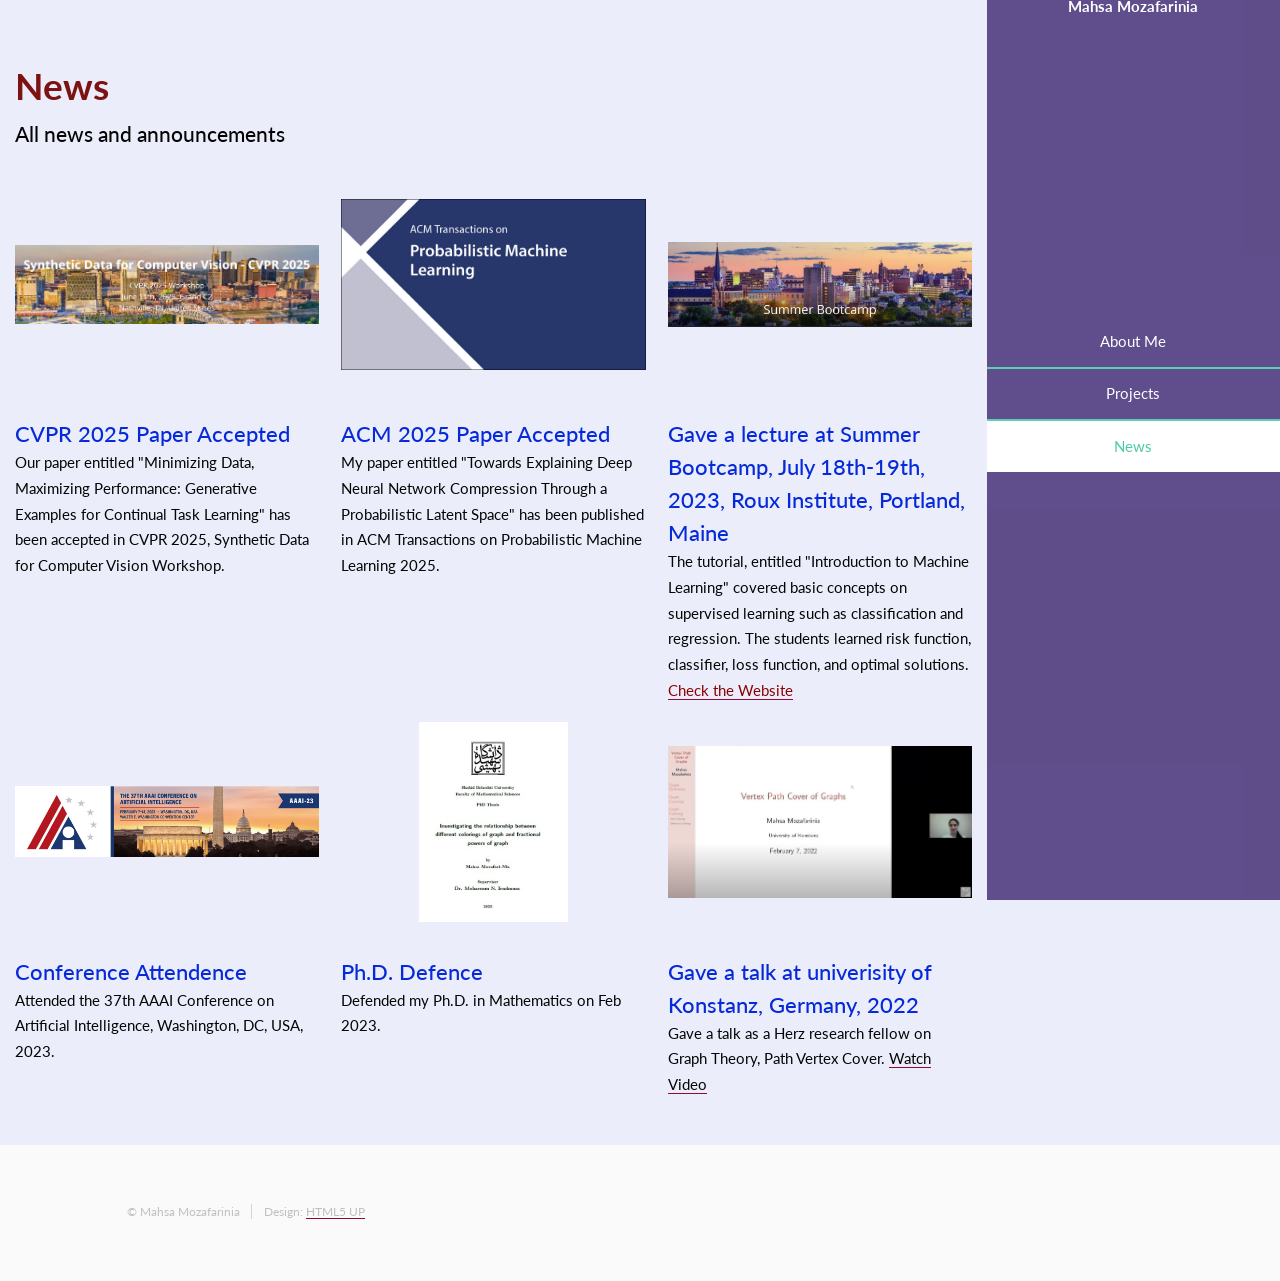
==== commit 547f1159: "footer is added" ====
--- a/news.html
+++ b/news.html
@@ -52,6 +52,18 @@
         
       </ul>
     </nav>
+    <footer>
+					<ul class="icons">
+						<!-- <li><a href="#" class="icon brands fa-twitter"><span class="label">Twitter</span></a></li> -->
+						<!-- <li><a href="#" class="icon brands fa-facebook-f"><span class="label">Facebook</span></a></li> -->
+						<!-- <li><a href="#" class="icon brands fa-instagram"><span class="label">Instagram</span></a></li> -->
+						<li><a href="#" class="icon brands fa-google-scholar"><span class="label">GoogleScholar</span></a></li>
+						<li><a href="#" class="icon brands fa-linkedin-in"><span class="label">LinkedIn</span></a></li>
+						<li><a href="#" class="icon brands fa-github"><span class="label">Github</span></a></li>
+						<li><a href="#" class="icon solid fa-envelope"><span class="label">Email</span></a></li>
+					</ul>
+				<!-- </nav> -->
+    </footer>
   </section>
 
   <div id="wrapper">
--- a/assets/css/main.css
+++ b/assets/css/main.css
@@ -3462,8 +3462,8 @@
 
 	.myNewsSwiper {
 	flex-shrink: 0;	
-	width: 70%;
-	max-width: 2000px;  /* ✅ Controls how wide the slider can be */
+	width: 50%;
+	max-width: 3000px;  /* ✅ Controls how wide the slider can be */
 	margin: 0 auto;    /* ✅ Centers it horizontally */
 	padding: 0 1px;
 	}
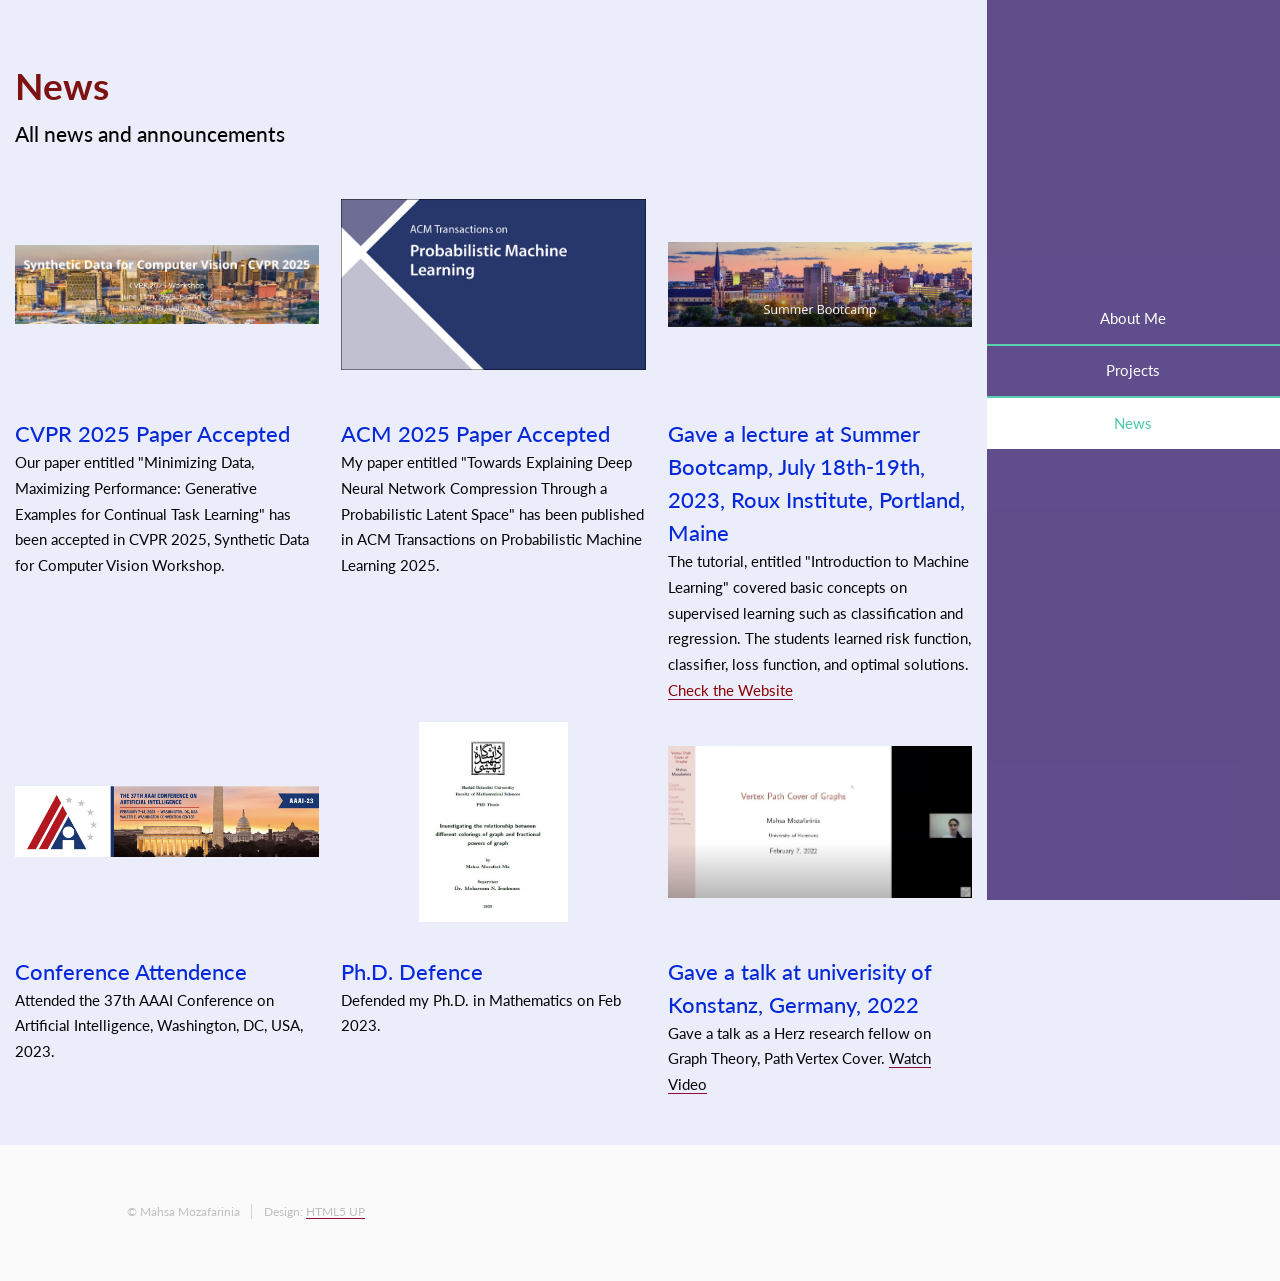
==== commit 3d23411b: "D IN" ====
--- a/news.html
+++ b/news.html
@@ -1,7 +1,7 @@
 <!DOCTYPE HTML>
 <html>
 <head>
-  <!-- <title>News - Mahsa Mozafarinia</title> -->
+  <title>News - Mahsa Mozafarinia</title>
   <meta charset="utf-8" />
   <meta name="viewport" content="width=device-width, initial-scale=1" />
   <link rel="stylesheet" href="assets/css/main.css" />
@@ -40,7 +40,7 @@
 
 <body>
   <section id="header">
-    <h1><a href="index.html">Mahsa Mozafarinia</a></h1>
+    <!-- <h1><a href="index.html">Mahsa Mozafarinia</a></h1> -->
     <nav id="nav">
       <ul>
         <li><a href="index.html#AboutMe">About Me</a></li>
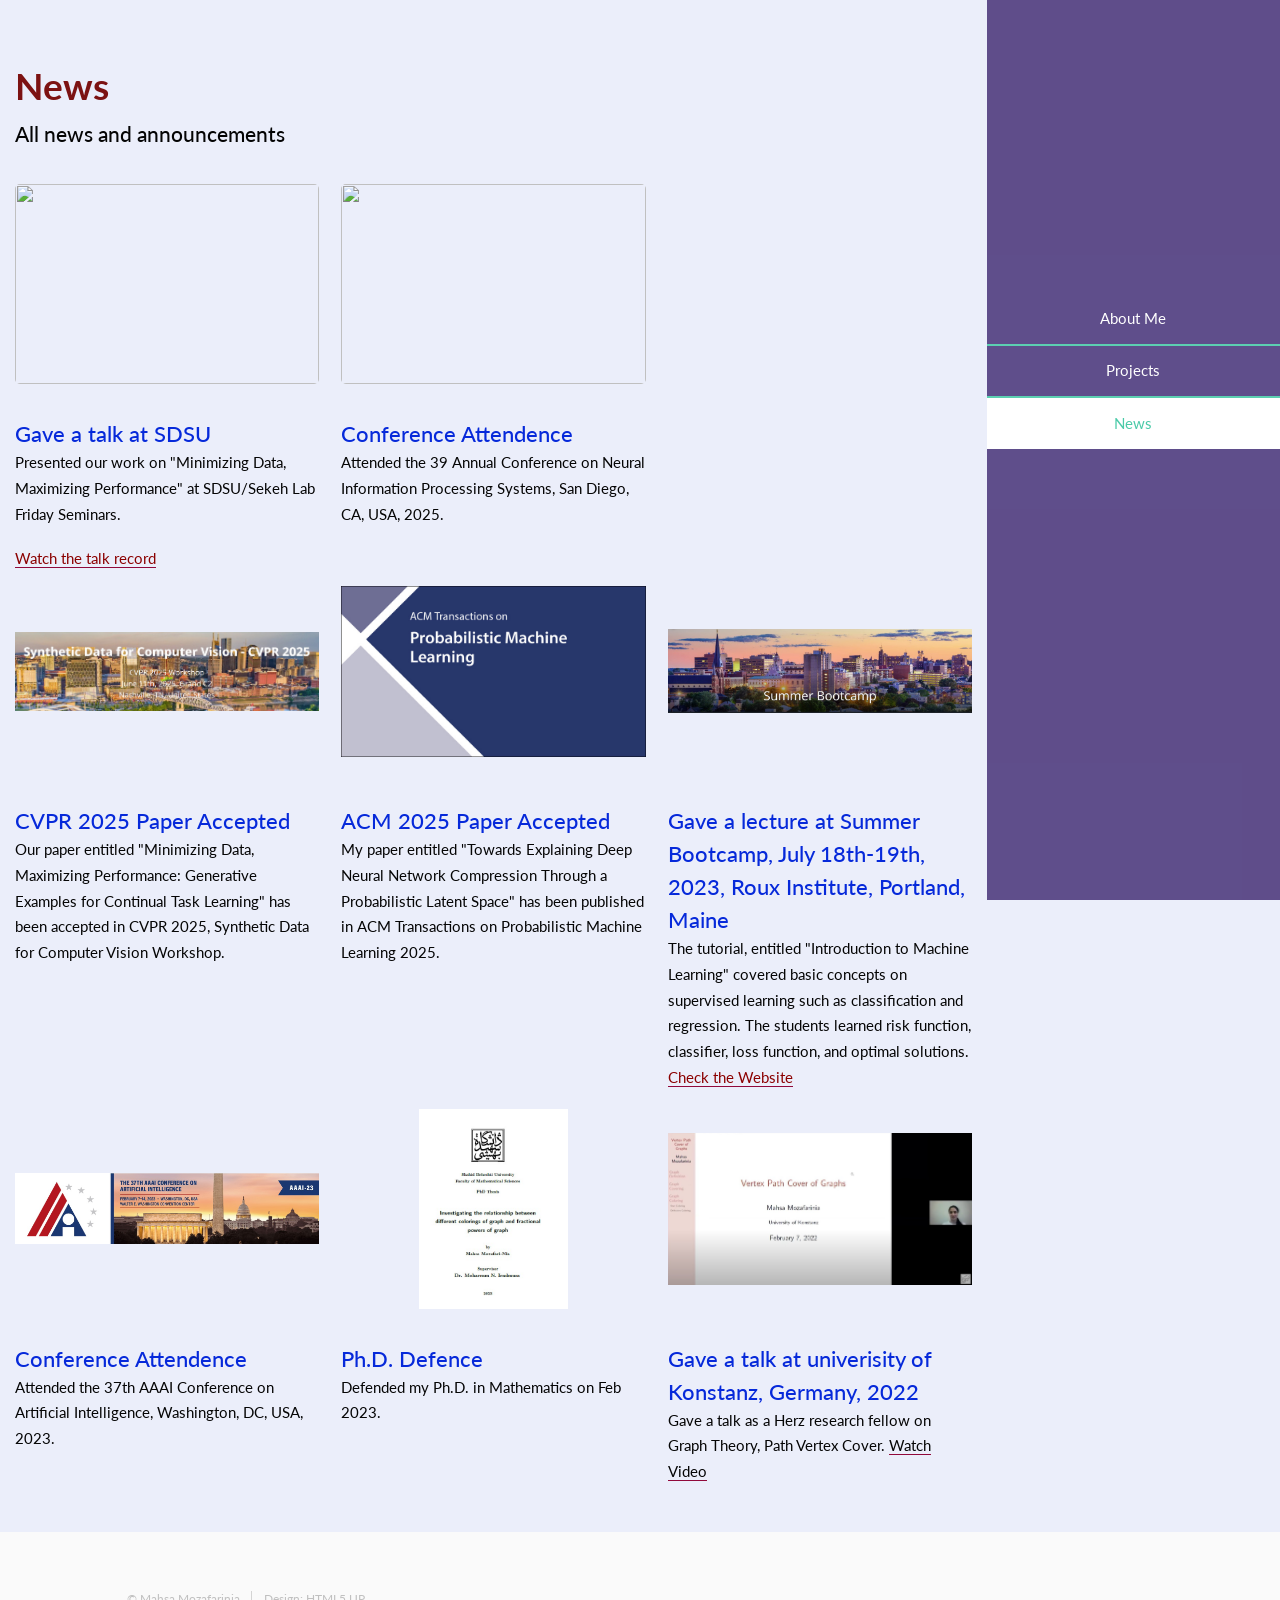
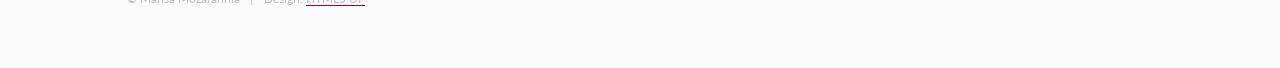
==== commit 787c7bea: "NeruIPS and SDSU talk is added" ====
--- a/news.html
+++ b/news.html
@@ -1,7 +1,7 @@
 <!DOCTYPE HTML>
 <html>
 <head>
-  <title>News - Mahsa Mozafarinia</title>
+  <!-- <title>News - Mahsa Mozafarinia</title> -->
   <meta charset="utf-8" />
   <meta name="viewport" content="width=device-width, initial-scale=1" />
   <link rel="stylesheet" href="assets/css/main.css" />
@@ -76,6 +76,26 @@
             <p>All news and announcements</p>
           </header>
 
+            
+          <div class="row">
+            
+            <div class="col-4 col-12-medium">
+              <span class="image fit news-image"><img src="images/SDSU_talk.jpg"  style="cursor: pointer;" onclick="openImageModal(this.src)" /></span>
+              <h3>Gave a talk at SDSU</h3>
+              <p> Presented our work on "Minimizing Data, Maximizing Performance" at SDSU/Sekeh Lab Friday Seminars.</p>
+              <a href="https://www.youtube.com/watch?v=GsjNlAXr5GQ" target="_blank" style="color: #8B0000;"> Watch the talk record</a>                
+            </div>
+
+            <div class="col-4 col-12-medium">
+              <span class="image fit news-image"><img src="images/NeurIPS.jpg" style="cursor: pointer;" onclick="openImageModal(this.src)"/></span>
+              <h3>Conference Attendence </h3>
+              <p>Attended  the 39 Annual Conference on Neural Information Processing Systems, San Diego, CA, USA, 2025.</p>
+            </div>
+
+            
+          </div>  <!--class row -->
+
+          <!-- _______________________Next Row_____________________________ -->
           <div class="row">
             
             <div class="col-4 col-12-medium">
--- a/assets/css/main.css
+++ b/assets/css/main.css
@@ -3445,6 +3445,7 @@
 	border-radius: 10px;
 	padding: 1em;
 	box-shadow: 0 2px 8px rgba(0,0,0,0.1);
+	margin: 130px;
 	}
 
 	.myNewsSwiper img {
@@ -3462,10 +3463,10 @@
 
 	.myNewsSwiper {
 	flex-shrink: 0;	
-	width: 50%;
-	max-width: 3000px;  /* ✅ Controls how wide the slider can be */
-	margin: 0 auto;    /* ✅ Centers it horizontally */
-	padding: 0 1px;
+	width: 100%;
+	max-width: 1200px;  /* ✅ Controls how wide the slider can be */
+	margin: 100px;    /* ✅ Centers it horizontally */
+	padding: 0 0px;
 	}
 #recent-news
 
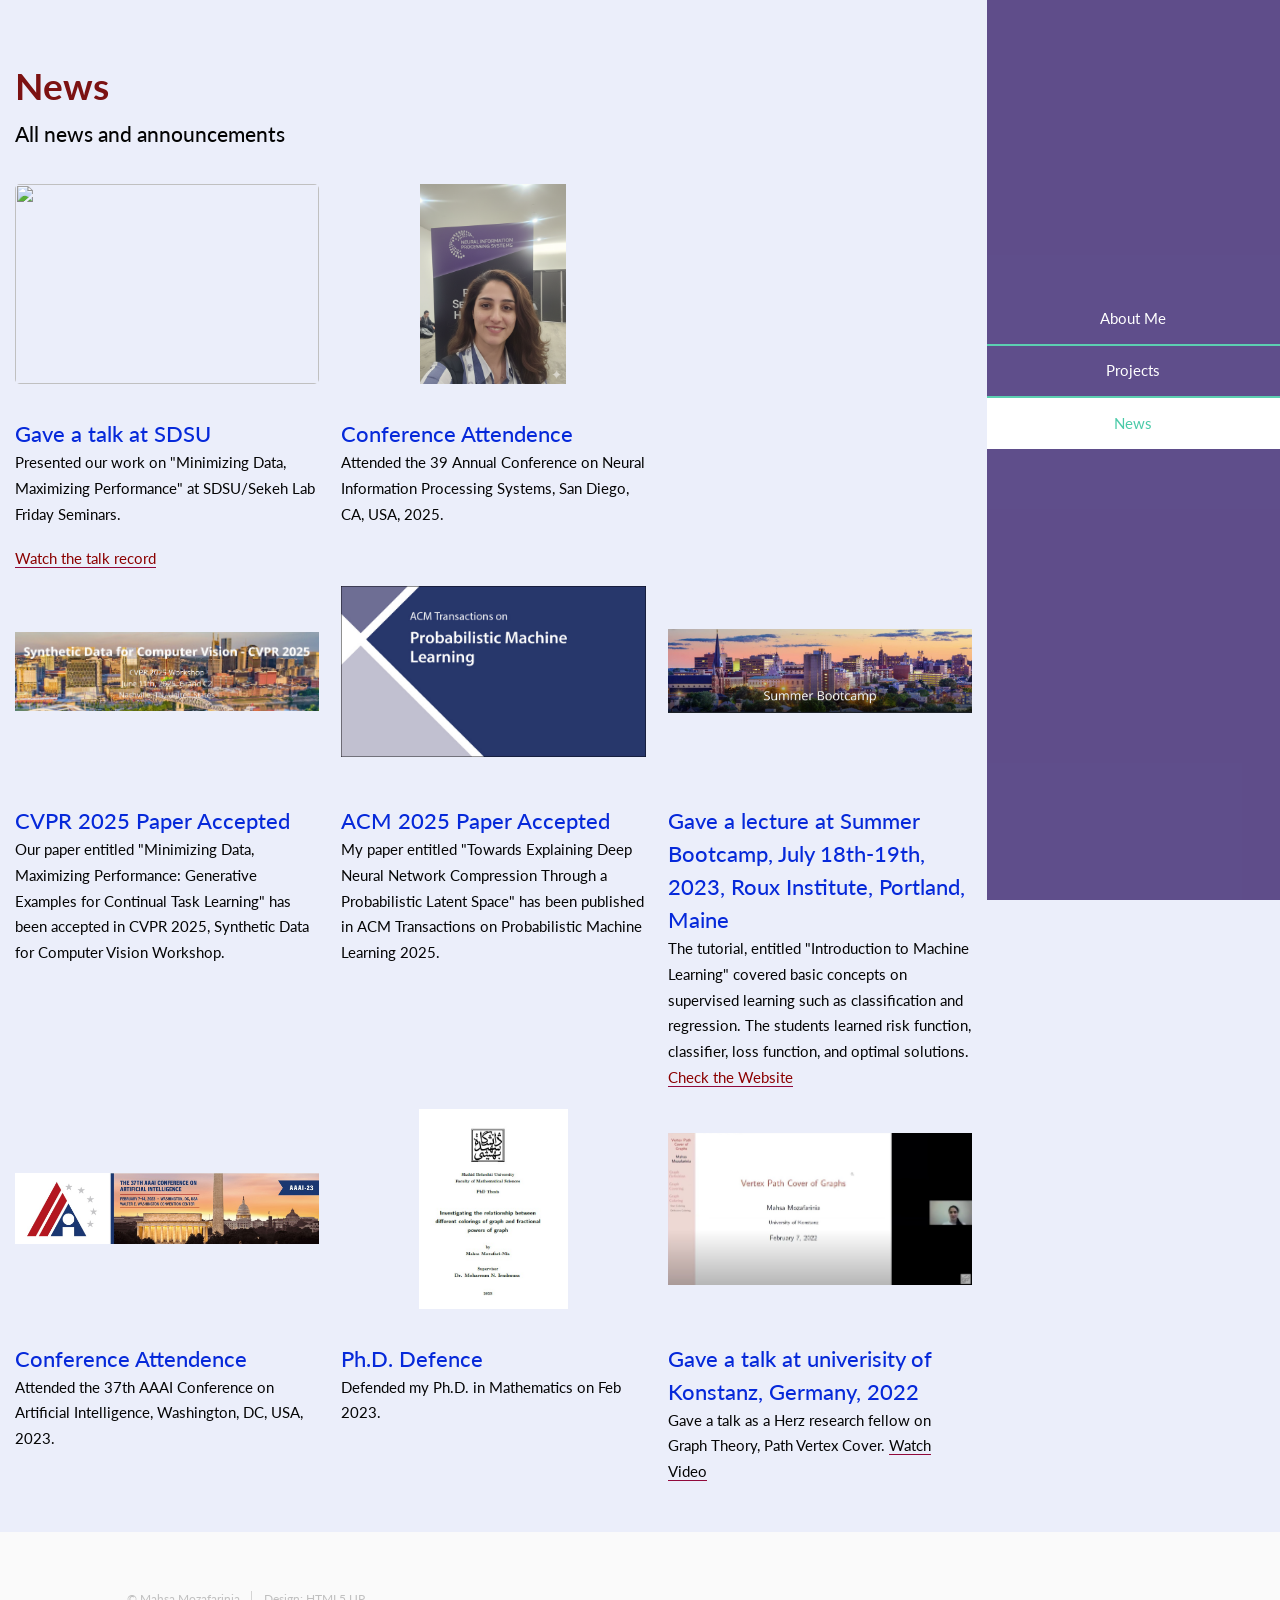
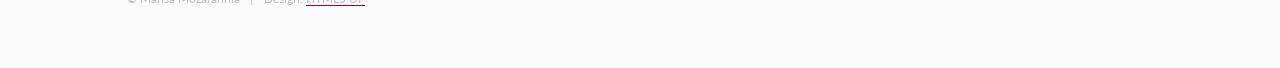
==== commit ad511c90: "changes" ====
--- a/news.html
+++ b/news.html
@@ -87,7 +87,7 @@
             </div>
 
             <div class="col-4 col-12-medium">
-              <span class="image fit news-image"><img src="images/NeurIPS.jpg" style="cursor: pointer;" onclick="openImageModal(this.src)"/></span>
+              <span class="image fit news-image"><img src="images/NeurIPS.png" style="cursor: pointer;" onclick="openImageModal(this.src)"/></span>
               <h3>Conference Attendence </h3>
               <p>Attended  the 39 Annual Conference on Neural Information Processing Systems, San Diego, CA, USA, 2025.</p>
             </div>
